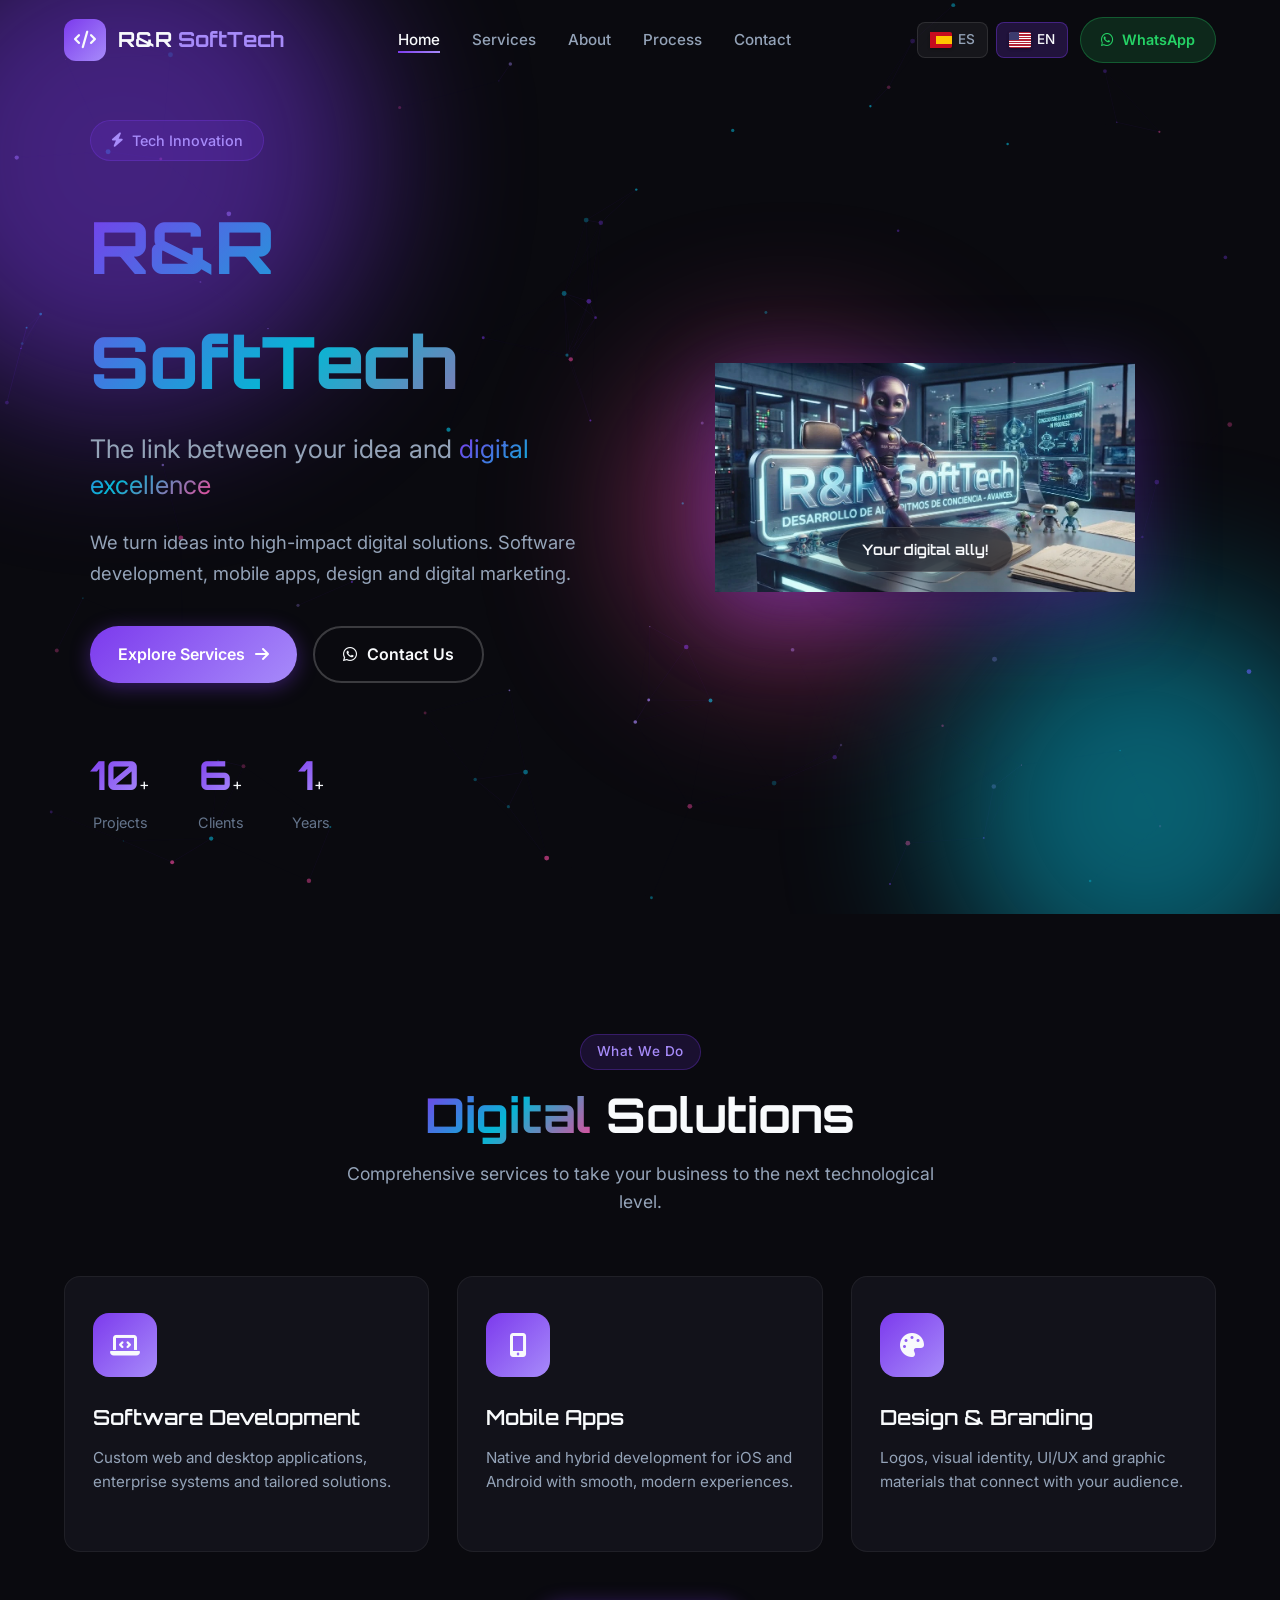
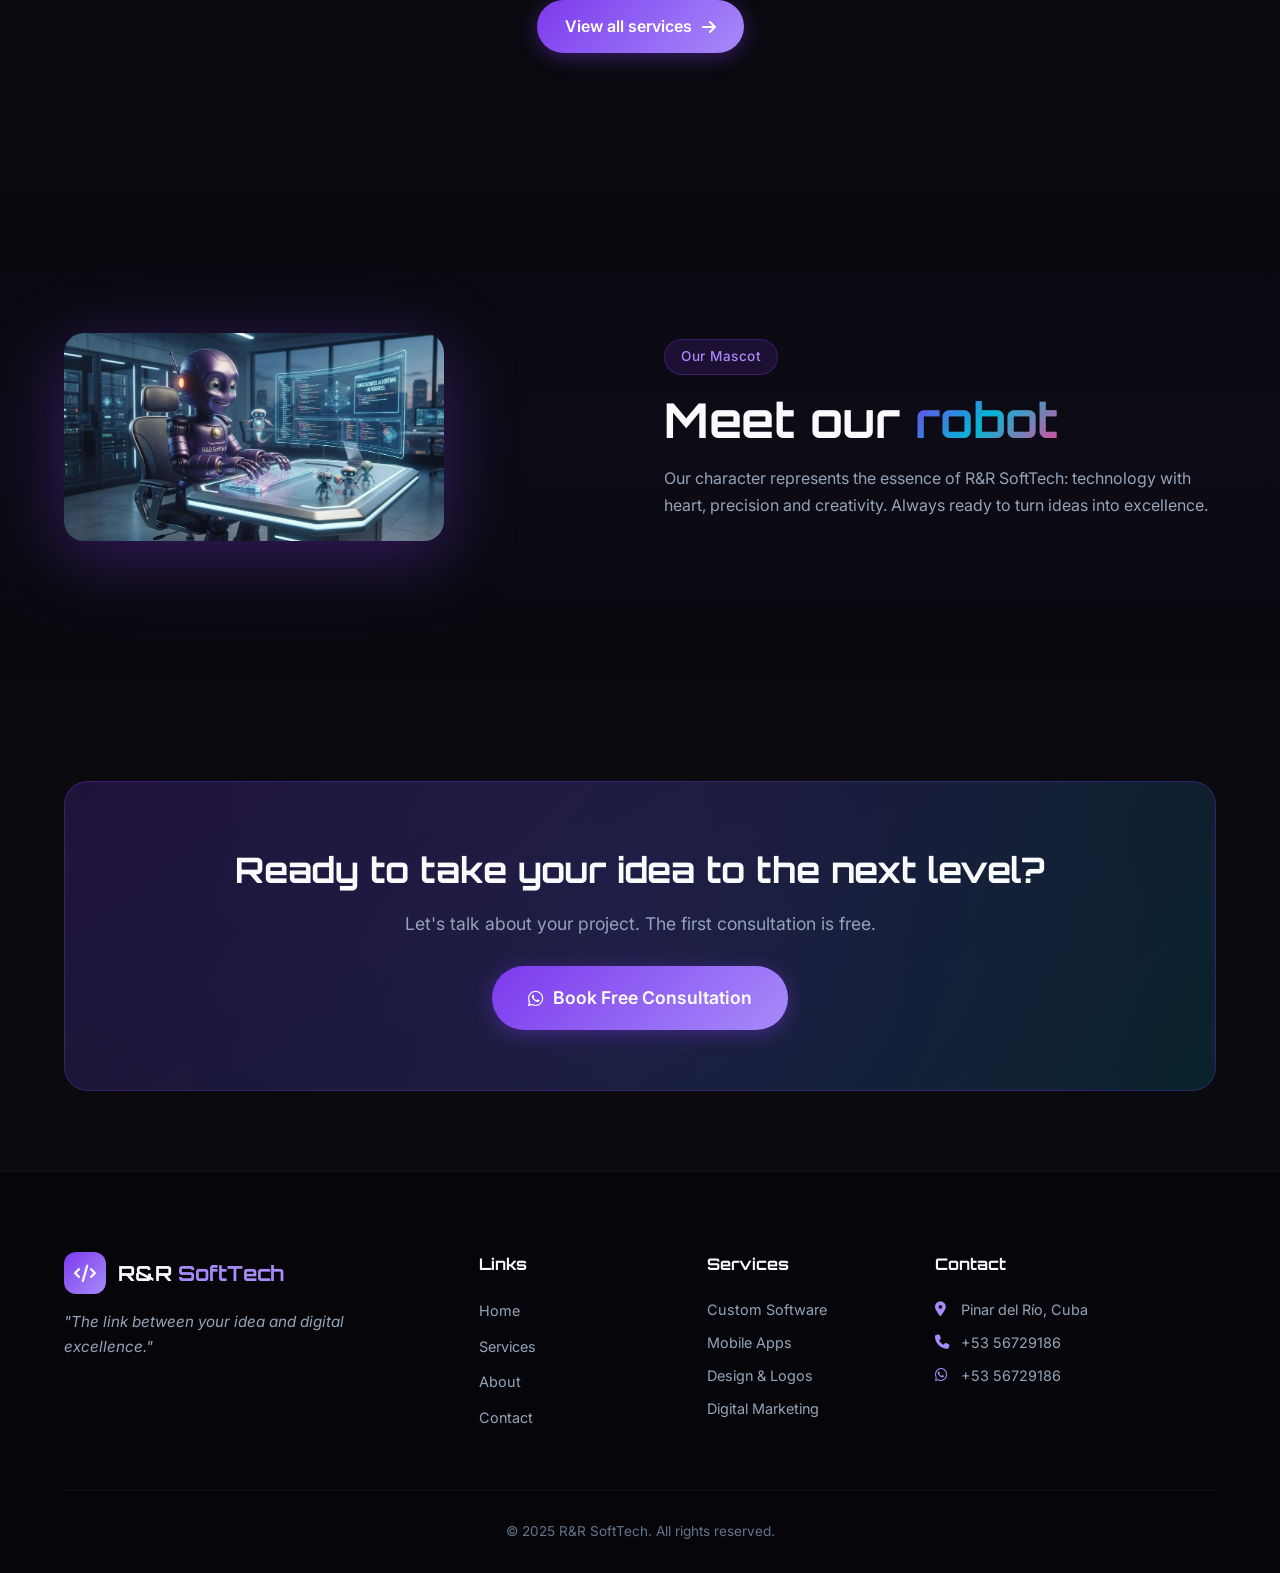
==== en/index.html @ 8603272f "rererer" ====
<!DOCTYPE html>
<html lang="en">
<head>
    <meta charset="UTF-8">
    <meta name="viewport" content="width=device-width, initial-scale=1.0">
    <meta name="description" content="R&R SoftTech - The link between your idea and digital excellence. Software development, mobile apps, design and digital marketing in Pinar del Río, Cuba.">
    <title>R&R SoftTech | Digital Excellence</title>
    <link rel="preconnect" href="https://fonts.googleapis.com">
    <link rel="preconnect" href="https://fonts.gstatic.com" crossorigin>
    <link href="https://fonts.googleapis.com/css2?family=Orbitron:wght@400;500;600;700;800;900&family=Inter:wght@300;400;500;600;700&display=swap" rel="stylesheet">
    <link rel="stylesheet" href="https://cdnjs.cloudflare.com/ajax/libs/font-awesome/6.5.1/css/all.min.css">
    <link href="https://unpkg.com/aos@2.3.1/dist/aos.css" rel="stylesheet">
    <link rel="stylesheet" href="../css/styles.css">
</head>
<body>
    <canvas id="particles-canvas"></canvas>
    <div class="cursor-glow"></div>
    <nav class="navbar" id="navbar">
        <div class="nav-container">
            <a href="index.html" class="logo"><span class="logo-icon"><i class="fas fa-code"></i></span><span class="logo-text">R&R <span class="accent">SoftTech</span></span></a>
            <ul class="nav-links" id="nav-links">
                <li><a href="index.html" class="nav-link active">Home</a></li>
                <li><a href="services.html" class="nav-link">Services</a></li>
                <li><a href="about.html" class="nav-link">About</a></li>
                <li><a href="process.html" class="nav-link">Process</a></li>
                <li><a href="contact.html" class="nav-link">Contact</a></li>
            </ul>
            <div style="display:flex;align-items:center;gap:12px;">
                <div class="lang-switcher">
                    <a href="../index.html" class="lang-btn"><span class="flag-es"></span> ES</a>
                    <a href="index.html" class="lang-btn active"><span class="flag-us"></span> EN</a>
                </div>
                <a href="https://wa.me/5356729186" target="_blank" class="nav-cta"><i class="fab fa-whatsapp"></i> WhatsApp</a>
            </div>
            <button class="hamburger" id="hamburger"><span></span><span></span><span></span></button>
        </div>
    </nav>

    <section class="hero">
        <div class="hero-bg">
            <div class="gradient-orb orb-1"></div>
            <div class="gradient-orb orb-2"></div>
            <div class="gradient-orb orb-3"></div>
        </div>
        <div class="hero-content" style="display:grid;grid-template-columns:1fr 1fr;gap:40px;align-items:center;max-width:1100px;text-align:left;">
            <div>
                <div class="hero-badge" data-aos="fade-down"><i class="fas fa-bolt"></i> Tech Innovation</div>
                <h1 class="hero-title" data-aos="fade-up" data-aos-delay="100">
                    <span class="title-line">R&R SoftTech</span>
                    <span class="title-slogan">The link between your idea and <span class="gradient-text">digital excellence</span></span>
                </h1>
                <p class="hero-desc" data-aos="fade-up" data-aos-delay="200" style="margin-left:0;">
                    We turn ideas into high-impact digital solutions. Software development, mobile apps, design and digital marketing.
                </p>
                <div class="hero-buttons" data-aos="fade-up" data-aos-delay="300" style="justify-content:flex-start;">
                    <a href="services.html" class="btn btn-primary"><span>Explore Services</span><i class="fas fa-arrow-right"></i></a>
                    <a href="https://wa.me/5356729186" target="_blank" class="btn btn-secondary"><i class="fab fa-whatsapp"></i><span>Contact Us</span></a>
                </div>
                <div class="hero-stats" data-aos="fade-up" data-aos-delay="400" style="justify-content:flex-start;">
                    <div class="stat"><span class="stat-number" data-count="50">0</span>+<span class="stat-label">Projects</span></div>
                    <div class="stat"><span class="stat-number" data-count="30">0</span>+<span class="stat-label">Clients</span></div>
                    <div class="stat"><span class="stat-number" data-count="5">0</span>+<span class="stat-label">Years</span></div>
                </div>
            </div>
            <div class="robot-hero" data-aos="fade-left" data-aos-delay="200">
                <img src="../assets/4.webp" alt="R&R SoftTech Robot Mascot">
                <div class="robot-badge">Your digital ally!</div>
            </div>
        </div>
    </section>

    <section class="services">
        <div class="container">
            <div class="section-header" data-aos="fade-up">
                <span class="section-tag">What We Do</span>
                <h2 class="section-title"><span class="gradient-text">Digital</span> Solutions</h2>
                <p class="section-desc">Comprehensive services to take your business to the next technological level.</p>
            </div>
            <div class="services-grid">
                <div class="service-card" data-aos="fade-up" data-aos-delay="100">
                    <div class="service-icon"><i class="fas fa-laptop-code"></i></div>
                    <h3>Software Development</h3>
                    <p>Custom web and desktop applications, enterprise systems and tailored solutions.</p>
                    <div class="card-glow"></div>
                </div>
                <div class="service-card" data-aos="fade-up" data-aos-delay="150">
                    <div class="service-icon"><i class="fas fa-mobile-alt"></i></div>
                    <h3>Mobile Apps</h3>
                    <p>Native and hybrid development for iOS and Android with smooth, modern experiences.</p>
                    <div class="card-glow"></div>
                </div>
                <div class="service-card" data-aos="fade-up" data-aos-delay="200">
                    <div class="service-icon"><i class="fas fa-palette"></i></div>
                    <h3>Design & Branding</h3>
                    <p>Logos, visual identity, UI/UX and graphic materials that connect with your audience.</p>
                    <div class="card-glow"></div>
                </div>
            </div>
            <div style="text-align:center;margin-top:48px;" data-aos="fade-up">
                <a href="services.html" class="btn btn-primary"><span>View all services</span><i class="fas fa-arrow-right"></i></a>
            </div>
        </div>
    </section>

    <section class="about" style="padding:80px 0;">
        <div class="container">
            <div class="robot-section">
                <div class="robot-img-wrap" data-aos="fade-right">
                    <img src="../assets/8.webp" alt="R&R SoftTech robot working on circuits">
                </div>
                <div data-aos="fade-left">
                    <span class="section-tag">Our Mascot</span>
                    <h2 class="section-title">Meet our <span class="gradient-text">robot</span></h2>
                    <p style="color:var(--text-secondary);margin-bottom:16px;line-height:1.7;">Our character represents the essence of R&R SoftTech: technology with heart, precision and creativity. Always ready to turn ideas into excellence.</p>
                </div>
            </div>
        </div>
    </section>

    <section class="cta-banner">
        <div class="container">
            <div class="cta-content" data-aos="zoom-in">
                <h2>Ready to take your idea to the next level?</h2>
                <p>Let's talk about your project. The first consultation is free.</p>
                <a href="https://wa.me/5356729186" target="_blank" class="btn btn-primary btn-large"><i class="fab fa-whatsapp"></i><span>Book Free Consultation</span></a>
            </div>
        </div>
    </section>

    <footer class="footer">
        <div class="container">
            <div class="footer-content">
                <div class="footer-brand">
                    <a href="index.html" class="logo"><span class="logo-icon"><i class="fas fa-code"></i></span><span class="logo-text">R&R <span class="accent">SoftTech</span></span></a>
                    <p class="footer-slogan">"The link between your idea and digital excellence."</p>
                </div>
                <div class="footer-links"><h4>Links</h4><ul><li><a href="index.html">Home</a></li><li><a href="services.html">Services</a></li><li><a href="about.html">About</a></li><li><a href="contact.html">Contact</a></li></ul></div>
                <div class="footer-services"><h4>Services</h4><ul><li>Custom Software</li><li>Mobile Apps</li><li>Design & Logos</li><li>Digital Marketing</li></ul></div>
                <div class="footer-contact"><h4>Contact</h4><p><i class="fas fa-map-marker-alt"></i> Pinar del Río, Cuba</p><p><i class="fas fa-phone"></i> +53 56729186</p><p><i class="fab fa-whatsapp"></i> +53 56729186</p></div>
            </div>
            <div class="footer-bottom"><p>&copy; 2025 R&R SoftTech. All rights reserved.</p></div>
        </div>
    </footer>
    <button class="back-to-top" id="back-to-top"><i class="fas fa-chevron-up"></i></button>
    <script src="https://unpkg.com/aos@2.3.1/dist/aos.js"></script>
    <script src="../js/script.js"></script>
</body>
</html>
---- css/styles.css ----
/* ========================================
   R&R SoftTech - Modern Tech Website
   ======================================== */

:root {
    /* Color Palette - Neon Tech */
    --primary: #7c3aed;
    --primary-light: #a78bfa;
    --primary-dark: #5b21b6;
    --secondary: #06b6d4;
    --secondary-light: #22d3ee;
    --accent: #ec4899;
    --accent-light: #f472b6;
    
    --bg-dark: #0a0a0f;
    --bg-card: #12121a;
    --bg-card-hover: #1a1a25;
    --bg-glass: rgba(18, 18, 26, 0.7);
    
    --text-primary: #f8fafc;
    --text-secondary: #94a3b8;
    --text-muted: #64748b;
    
    --gradient-1: linear-gradient(135deg, #7c3aed 0%, #06b6d4 50%, #ec4899 100%);
    --gradient-2: linear-gradient(135deg, #7c3aed, #a78bfa);
    --gradient-3: linear-gradient(135deg, #06b6d4, #22d3ee);
    
    --shadow-glow: 0 0 40px rgba(124, 58, 237, 0.3);
    --shadow-card: 0 10px 40px rgba(0, 0, 0, 0.4);
    
    --font-display: 'Orbitron', sans-serif;
    --font-body: 'Inter', sans-serif;
    
    --nav-height: 80px;
    --transition: all 0.3s cubic-bezier(0.4, 0, 0.2, 1);
    --radius: 16px;
}

/* Reset & Base */
*, *::before, *::after {
    margin: 0;
    padding: 0;
    box-sizing: border-box;
}

html {
    scroll-behavior: smooth;
    font-size: 16px;
}

body {
    font-family: var(--font-body);
    background: var(--bg-dark);
    color: var(--text-primary);
    line-height: 1.6;
    overflow-x: hidden;
    cursor: default;
}

img {
    max-width: 100%;
    height: auto;
    display: block;
}

a {
    text-decoration: none;
    color: inherit;
    transition: var(--transition);
}

ul {
    list-style: none;
}

button {
    border: none;
    background: none;
    cursor: pointer;
    font-family: inherit;
}

.container {
    width: 100%;
    max-width: 1200px;
    margin: 0 auto;
    padding: 0 24px;
}

/* Particle Canvas */
#particles-canvas {
    position: fixed;
    top: 0;
    left: 0;
    width: 100%;
    height: 100%;
    z-index: 0;
    pointer-events: none;
}

/* Cursor Glow */
.cursor-glow {
    position: fixed;
    width: 400px;
    height: 400px;
    border-radius: 50%;
    background: radial-gradient(circle, rgba(124, 58, 237, 0.15) 0%, transparent 70%);
    pointer-events: none;
    z-index: 1;
    transform: translate(-50%, -50%);
    transition: opacity 0.3s;
    opacity: 0;
}

body:hover .cursor-glow {
    opacity: 1;
}

/* Typography */
.gradient-text {
    background: var(--gradient-1);
    -webkit-background-clip: text;
    -webkit-text-fill-color: transparent;
    background-clip: text;
}

.section-tag {
    display: inline-block;
    padding: 6px 16px;
    background: rgba(124, 58, 237, 0.15);
    border: 1px solid rgba(124, 58, 237, 0.3);
    border-radius: 50px;
    font-size: 0.85rem;
    font-weight: 500;
    color: var(--primary-light);
    letter-spacing: 0.5px;
    margin-bottom: 16px;
}

.section-title {
    font-family: var(--font-display);
    font-size: clamp(2rem, 5vw, 3rem);
    font-weight: 700;
    line-height: 1.2;
    margin-bottom: 16px;
}

.section-desc {
    font-size: 1.1rem;
    color: var(--text-secondary);
    max-width: 600px;
    margin: 0 auto;
}

.section-header {
    text-align: center;
    margin-bottom: 60px;
}

/* Buttons */
.btn {
    display: inline-flex;
    align-items: center;
    gap: 10px;
    padding: 14px 28px;
    border-radius: 50px;
    font-weight: 600;
    font-size: 1rem;
    transition: var(--transition);
    position: relative;
    overflow: hidden;
    z-index: 1;
}

.btn::before {
    content: '';
    position: absolute;
    top: 0;
    left: 0;
    width: 100%;
    height: 100%;
    background: linear-gradient(135deg, rgba(255,255,255,0.2), transparent);
    opacity: 0;
    transition: var(--transition);
    z-index: -1;
}

.btn:hover::before {
    opacity: 1;
}

.btn-primary {
    background: var(--gradient-2);
    color: white;
    box-shadow: 0 4px 20px rgba(124, 58, 237, 0.4);
}

.btn-primary:hover {
    transform: translateY(-3px);
    box-shadow: 0 8px 30px rgba(124, 58, 237, 0.5);
}

.btn-secondary {
    background: transparent;
    color: var(--text-primary);
    border: 2px solid rgba(255, 255, 255, 0.2);
}

.btn-secondary:hover {
    border-color: var(--secondary);
    color: var(--secondary-light);
    transform: translateY(-3px);
}

.btn-large {
    padding: 18px 36px;
    font-size: 1.1rem;
}

.btn-full {
    width: 100%;
    justify-content: center;
}

/* Navbar */
.navbar {
    position: fixed;
    top: 0;
    left: 0;
    width: 100%;
    height: var(--nav-height);
    z-index: 1000;
    transition: var(--transition);
    background: transparent;
}

.navbar.scrolled {
    background: rgba(10, 10, 15, 0.9);
    backdrop-filter: blur(20px);
    border-bottom: 1px solid rgba(255, 255, 255, 0.05);
    box-shadow: 0 4px 30px rgba(0, 0, 0, 0.3);
}

.nav-container {
    max-width: 1200px;
    margin: 0 auto;
    padding: 0 24px;
    height: 100%;
    display: flex;
    align-items: center;
    justify-content: space-between;
}

.logo {
    display: flex;
    align-items: center;
    gap: 12px;
    font-family: var(--font-display);
    font-weight: 700;
    font-size: 1.3rem;
}

.logo-icon {
    width: 42px;
    height: 42px;
    display: flex;
    align-items: center;
    justify-content: center;
    background: var(--gradient-2);
    border-radius: 12px;
    font-size: 1.1rem;
}

.logo .accent {
    color: var(--primary-light);
}

.nav-links {
    display: flex;
    gap: 32px;
}

.nav-link {
    font-weight: 500;
    font-size: 0.95rem;
    color: var(--text-secondary);
    position: relative;
    padding: 4px 0;
}

.nav-link::after {
    content: '';
    position: absolute;
    bottom: 0;
    left: 0;
    width: 0;
    height: 2px;
    background: var(--gradient-2);
    transition: var(--transition);
}

.nav-link:hover,
.nav-link.active {
    color: var(--text-primary);
}

.nav-link:hover::after,
.nav-link.active::after {
    width: 100%;
}

.nav-cta {
    display: flex;
    align-items: center;
    gap: 8px;
    padding: 10px 20px;
    background: rgba(37, 211, 102, 0.15);
    border: 1px solid rgba(37, 211, 102, 0.3);
    border-radius: 50px;
    color: #25d366;
    font-weight: 600;
    font-size: 0.9rem;
}

.nav-cta:hover {
    background: rgba(37, 211, 102, 0.25);
    transform: translateY(-2px);
}

.hamburger {
    display: none;
    flex-direction: column;
    gap: 6px;
    width: 28px;
    z-index: 1001;
}

.hamburger span {
    display: block;
    width: 100%;
    height: 2px;
    background: var(--text-primary);
    border-radius: 2px;
    transition: var(--transition);
}

.hamburger.active span:nth-child(1) {
    transform: rotate(45deg) translate(6px, 6px);
}

.hamburger.active span:nth-child(2) {
    opacity: 0;
}

.hamburger.active span:nth-child(3) {
    transform: rotate(-45deg) translate(6px, -6px);
}

/* Hero Section */
.hero {
    min-height: 100vh;
    display: flex;
    align-items: center;
    justify-content: center;
    position: relative;
    padding: calc(var(--nav-height) + 40px) 24px 80px;
    overflow: hidden;
}

.hero-bg {
    position: absolute;
    inset: 0;
    z-index: 0;
}

.gradient-orb {
    position: absolute;
    border-radius: 50%;
    filter: blur(80px);
    opacity: 0.5;
    animation: float 8s ease-in-out infinite;
}

.orb-1 {
    width: 500px;
    height: 500px;
    background: var(--primary);
    top: -10%;
    left: -10%;
    animation-delay: 0s;
}

.orb-2 {
    width: 400px;
    height: 400px;
    background: var(--secondary);
    bottom: -10%;
    right: -5%;
    animation-delay: -3s;
}

.orb-3 {
    width: 300px;
    height: 300px;
    background: var(--accent);
    top: 40%;
    left: 50%;
    animation-delay: -5s;
}

@keyframes float {
    0%, 100% { transform: translate(0, 0) scale(1); }
    33% { transform: translate(30px, -30px) scale(1.05); }
    66% { transform: translate(-20px, 20px) scale(0.95); }
}

.hero-content {
    position: relative;
    z-index: 2;
    text-align: center;
    max-width: 900px;
}

.hero-badge {
    display: inline-flex;
    align-items: center;
    gap: 8px;
    padding: 8px 20px;
    background: rgba(124, 58, 237, 0.15);
    border: 1px solid rgba(124, 58, 237, 0.3);
    border-radius: 50px;
    font-size: 0.9rem;
    font-weight: 500;
    color: var(--primary-light);
    margin-bottom: 28px;
    animation: pulse-glow 2s ease-in-out infinite;
}

@keyframes pulse-glow {
    0%, 100% { box-shadow: 0 0 0 0 rgba(124, 58, 237, 0.3); }
    50% { box-shadow: 0 0 20px 5px rgba(124, 58, 237, 0.2); }
}

.hero-title {
    margin-bottom: 24px;
}

.title-line {
    display: block;
    font-family: var(--font-display);
    font-size: clamp(2.5rem, 8vw, 4.5rem);
    font-weight: 800;
    letter-spacing: -1px;
    margin-bottom: 12px;
    background: var(--gradient-1);
    -webkit-background-clip: text;
    -webkit-text-fill-color: transparent;
    background-clip: text;
}

.title-slogan {
    display: block;
    font-family: var(--font-body);
    font-size: clamp(1.2rem, 3vw, 1.6rem);
    font-weight: 400;
    color: var(--text-secondary);
    line-height: 1.4;
}

.hero-desc {
    font-size: 1.15rem;
    color: var(--text-secondary);
    max-width: 650px;
    margin: 0 auto 36px;
    line-height: 1.7;
}

.hero-buttons {
    display: flex;
    gap: 16px;
    justify-content: center;
    flex-wrap: wrap;
    margin-bottom: 60px;
}

.hero-stats {
    display: flex;
    gap: 48px;
    justify-content: center;
    flex-wrap: wrap;
}

.stat {
    text-align: center;
}

.stat-number {
    font-family: var(--font-display);
    font-size: 2.5rem;
    font-weight: 700;
    background: var(--gradient-2);
    -webkit-background-clip: text;
    -webkit-text-fill-color: transparent;
    background-clip: text;
}

.stat-label {
    display: block;
    font-size: 0.9rem;
    color: var(--text-muted);
    margin-top: 4px;
}

.scroll-indicator {
    position: absolute;
    bottom: 30px;
    left: 50%;
    transform: translateX(-50%);
    display: flex;
    flex-direction: column;
    align-items: center;
    gap: 8px;
    color: var(--text-muted);
    font-size: 0.8rem;
    animation: bounce 2s infinite;
}

.mouse {
    width: 24px;
    height: 40px;
    border: 2px solid var(--text-muted);
    border-radius: 12px;
    position: relative;
}

.wheel {
    width: 4px;
    height: 8px;
    background: var(--primary-light);
    border-radius: 2px;
    position: absolute;
    top: 8px;
    left: 50%;
    transform: translateX(-50%);
    animation: scroll-wheel 1.5s infinite;
}

@keyframes bounce {
    0%, 100% { transform: translateX(-50%) translateY(0); }
    50% { transform: translateX(-50%) translateY(8px); }
}

@keyframes scroll-wheel {
    0% { opacity: 1; top: 8px; }
    100% { opacity: 0; top: 20px; }
}

/* Services Section */
.services {
    padding: 120px 0;
    position: relative;
    z-index: 2;
}

.services-grid {
    display: grid;
    grid-template-columns: repeat(auto-fit, minmax(340px, 1fr));
    gap: 28px;
}

.service-card {
    background: var(--bg-card);
    border: 1px solid rgba(255, 255, 255, 0.06);
    border-radius: var(--radius);
    padding: 36px 28px;
    position: relative;
    overflow: hidden;
    transition: var(--transition);
}

.service-card:hover {
    transform: translateY(-8px);
    border-color: rgba(124, 58, 237, 0.3);
    background: var(--bg-card-hover);
    box-shadow: var(--shadow-glow);
}

.service-icon {
    width: 64px;
    height: 64px;
    display: flex;
    align-items: center;
    justify-content: center;
    background: var(--gradient-2);
    border-radius: 16px;
    font-size: 1.5rem;
    margin-bottom: 24px;
    transition: var(--transition);
}

.service-card:hover .service-icon {
    transform: scale(1.1) rotate(5deg);
}

.service-card h3 {
    font-family: var(--font-display);
    font-size: 1.3rem;
    font-weight: 600;
    margin-bottom: 12px;
}

.service-card > p {
    color: var(--text-secondary);
    font-size: 0.95rem;
    margin-bottom: 20px;
    line-height: 1.6;
}

.service-features {
    display: flex;
    flex-direction: column;
    gap: 8px;
}

.service-features li {
    display: flex;
    align-items: center;
    gap: 10px;
    font-size: 0.9rem;
    color: var(--text-secondary);
}

.service-features i {
    color: var(--secondary);
    font-size: 0.8rem;
}

.card-glow {
    position: absolute;
    top: -50%;
    left: -50%;
    width: 200%;
    height: 200%;
    background: radial-gradient(circle, rgba(124, 58, 237, 0.1) 0%, transparent 50%);
    opacity: 0;
    transition: var(--transition);
    pointer-events: none;
}

.service-card:hover .card-glow {
    opacity: 1;
}

/* About Section */
.about {
    padding: 120px 0;
    position: relative;
    z-index: 2;
    background: linear-gradient(180deg, transparent, rgba(124, 58, 237, 0.03), transparent);
}

.about-grid {
    display: grid;
    grid-template-columns: 1fr 1fr;
    gap: 60px;
    align-items: center;
}

.about-image {
    position: relative;
}

.image-wrapper {
    border-radius: 24px;
    overflow: hidden;
    position: relative;
    box-shadow: var(--shadow-card);
}

.image-wrapper img {
    width: 100%;
    height: 450px;
    object-fit: cover;
    transition: var(--transition);
}

.image-wrapper:hover img {
    transform: scale(1.05);
}

.image-overlay {
    position: absolute;
    inset: 0;
    background: linear-gradient(135deg, rgba(124, 58, 237, 0.3), rgba(6, 182, 212, 0.2));
}

.floating-card {
    position: absolute;
    display: flex;
    align-items: center;
    gap: 10px;
    padding: 14px 20px;
    background: var(--bg-glass);
    backdrop-filter: blur(20px);
    border: 1px solid rgba(255, 255, 255, 0.1);
    border-radius: 12px;
    font-weight: 600;
    font-size: 0.9rem;
    box-shadow: var(--shadow-card);
    animation: float-card 4s ease-in-out infinite;
}

.floating-card i {
    font-size: 1.2rem;
    background: var(--gradient-2);
    -webkit-background-clip: text;
    -webkit-text-fill-color: transparent;
}

.card-1 {
    top: 20px;
    right: -20px;
    animation-delay: 0s;
}

.card-2 {
    bottom: 40px;
    left: -20px;
    animation-delay: -2s;
}

@keyframes float-card {
    0%, 100% { transform: translateY(0); }
    50% { transform: translateY(-12px); }
}

.about-content p {
    color: var(--text-secondary);
    margin-bottom: 16px;
    line-height: 1.7;
}

.about-features {
    display: flex;
    flex-direction: column;
    gap: 20px;
    margin-top: 32px;
}

.feature {
    display: flex;
    gap: 16px;
    align-items: flex-start;
}

.feature-icon {
    width: 48px;
    height: 48px;
    min-width: 48px;
    display: flex;
    align-items: center;
    justify-content: center;
    background: rgba(124, 58, 237, 0.15);
    border-radius: 12px;
    color: var(--primary-light);
    font-size: 1.1rem;
}

.feature h4 {
    font-size: 1rem;
    font-weight: 600;
    margin-bottom: 4px;
}

.feature p {
    font-size: 0.9rem;
    color: var(--text-muted);
    margin: 0;
}

/* Process Section */
.process {
    padding: 120px 0;
    position: relative;
    z-index: 2;
}

.process-timeline {
    display: grid;
    grid-template-columns: repeat(4, 1fr);
    gap: 24px;
    position: relative;
}

.process-timeline::before {
    content: '';
    position: absolute;
    top: 40px;
    left: 10%;
    right: 10%;
    height: 2px;
    background: linear-gradient(90deg, var(--primary), var(--secondary), var(--accent), var(--primary));
    opacity: 0.3;
}

.process-step {
    text-align: center;
    position: relative;
}

.step-number {
    width: 80px;
    height: 80px;
    display: flex;
    align-items: center;
    justify-content: center;
    margin: 0 auto 24px;
    background: var(--bg-card);
    border: 2px solid rgba(124, 58, 237, 0.3);
    border-radius: 50%;
    font-family: var(--font-display);
    font-size: 1.5rem;
    font-weight: 700;
    background: var(--gradient-2);
    -webkit-background-clip: text;
    -webkit-text-fill-color: transparent;
    background-clip: text;
    position: relative;
    z-index: 1;
    transition: var(--transition);
}

.process-step:hover .step-number {
    border-color: var(--primary);
    box-shadow: 0 0 30px rgba(124, 58, 237, 0.4);
    transform: scale(1.1);
}

.step-content h3 {
    font-family: var(--font-display);
    font-size: 1.15rem;
    margin-bottom: 10px;
}

.step-content p {
    font-size: 0.9rem;
    color: var(--text-secondary);
    line-height: 1.6;
}

/* CTA Banner */
.cta-banner {
    padding: 80px 0;
    position: relative;
    z-index: 2;
}

.cta-content {
    text-align: center;
    padding: 60px 40px;
    background: linear-gradient(135deg, rgba(124, 58, 237, 0.2), rgba(6, 182, 212, 0.15));
    border: 1px solid rgba(124, 58, 237, 0.3);
    border-radius: 24px;
    position: relative;
    overflow: hidden;
}

.cta-content::before {
    content: '';
    position: absolute;
    top: -50%;
    left: -50%;
    width: 200%;
    height: 200%;
    background: radial-gradient(circle, rgba(124, 58, 237, 0.1) 0%, transparent 50%);
    animation: rotate 20s linear infinite;
}

@keyframes rotate {
    from { transform: rotate(0deg); }
    to { transform: rotate(360deg); }
}

.cta-content h2 {
    font-family: var(--font-display);
    font-size: clamp(1.5rem, 4vw, 2.2rem);
    margin-bottom: 12px;
    position: relative;
}

.cta-content p {
    color: var(--text-secondary);
    margin-bottom: 28px;
    font-size: 1.1rem;
    position: relative;
}

.cta-content .btn {
    position: relative;
}

/* Contact Section */
.contact {
    padding: 120px 0;
    position: relative;
    z-index: 2;
}

.contact-grid {
    display: grid;
    grid-template-columns: 1fr 1.2fr;
    gap: 48px;
}

.contact-info {
    display: flex;
    flex-direction: column;
    gap: 24px;
}

.contact-card {
    display: flex;
    gap: 20px;
    align-items: flex-start;
    padding: 24px;
    background: var(--bg-card);
    border: 1px solid rgba(255, 255, 255, 0.06);
    border-radius: var(--radius);
    transition: var(--transition);
}

.contact-card:hover {
    border-color: rgba(124, 58, 237, 0.3);
    transform: translateX(8px);
}

.contact-icon {
    width: 52px;
    height: 52px;
    min-width: 52px;
    display: flex;
    align-items: center;
    justify-content: center;
    background: var(--gradient-2);
    border-radius: 14px;
    font-size: 1.2rem;
}

.contact-icon.whatsapp {
    background: linear-gradient(135deg, #25d366, #128c7e);
}

.contact-card h4 {
    font-size: 1rem;
    font-weight: 600;
    margin-bottom: 4px;
}

.contact-card p,
.contact-card a {
    color: var(--text-secondary);
    font-size: 0.95rem;
    line-height: 1.5;
}

.contact-card a:hover {
    color: var(--primary-light);
}

.social-links {
    display: flex;
    gap: 12px;
    margin-top: 8px;
}

.social-link {
    width: 44px;
    height: 44px;
    display: flex;
    align-items: center;
    justify-content: center;
    background: var(--bg-card);
    border: 1px solid rgba(255, 255, 255, 0.08);
    border-radius: 12px;
    color: var(--text-secondary);
    font-size: 1.1rem;
    transition: var(--transition);
}

.social-link:hover {
    background: var(--gradient-2);
    color: white;
    border-color: transparent;
    transform: translateY(-4px);
}

/* Contact Form */
.contact-form {
    background: var(--bg-card);
    border: 1px solid rgba(255, 255, 255, 0.06);
    border-radius: 24px;
    padding: 40px;
    display: flex;
    flex-direction: column;
    gap: 24px;
}

.form-group {
    position: relative;
}

.form-group input,
.form-group textarea,
.form-group select {
    width: 100%;
    padding: 16px 18px;
    background: rgba(255, 255, 255, 0.03);
    border: 1px solid rgba(255, 255, 255, 0.1);
    border-radius: 12px;
    color: var(--text-primary);
    font-family: inherit;
    font-size: 1rem;
    outline: none;
    transition: var(--transition);
    appearance: none;
}

.form-group textarea {
    resize: vertical;
    min-height: 120px;
}

.form-group select {
    cursor: pointer;
}

.form-group select option {
    background: var(--bg-card);
    color: var(--text-primary);
}

.form-group input:focus,
.form-group textarea:focus,
.form-group select:focus {
    border-color: var(--primary);
    box-shadow: 0 0 0 3px rgba(124, 58, 237, 0.15);
}

.form-group label {
    position: absolute;
    top: 16px;
    left: 18px;
    color: var(--text-muted);
    font-size: 1rem;
    pointer-events: none;
    transition: var(--transition);
    background: transparent;
}

.form-group input:focus ~ label,
.form-group input:not(:placeholder-shown) ~ label,
.form-group textarea:focus ~ label,
.form-group textarea:not(:placeholder-shown) ~ label,
.form-group select:focus ~ label,
.form-group select:valid ~ label {
    top: -10px;
    left: 14px;
    font-size: 0.8rem;
    color: var(--primary-light);
    background: var(--bg-card);
    padding: 0 6px;
}

/* Footer */
.footer {
    padding: 80px 0 30px;
    position: relative;
    z-index: 2;
    border-top: 1px solid rgba(255, 255, 255, 0.05);
    background: rgba(0, 0, 0, 0.3);
}

.footer-content {
    display: grid;
    grid-template-columns: 2fr 1fr 1fr 1.5fr;
    gap: 40px;
    margin-bottom: 50px;
}

.footer-brand .logo {
    margin-bottom: 16px;
}

.footer-slogan {
    color: var(--text-secondary);
    font-style: italic;
    font-size: 0.95rem;
    max-width: 280px;
}

.footer h4 {
    font-family: var(--font-display);
    font-size: 1rem;
    margin-bottom: 20px;
    color: var(--text-primary);
}

.footer ul li {
    margin-bottom: 10px;
}

.footer ul a {
    color: var(--text-secondary);
    font-size: 0.9rem;
}

.footer ul a:hover {
    color: var(--primary-light);
}

.footer-services ul li {
    color: var(--text-secondary);
    font-size: 0.9rem;
}

.footer-contact p {
    color: var(--text-secondary);
    font-size: 0.9rem;
    margin-bottom: 10px;
    display: flex;
    align-items: center;
    gap: 10px;
}

.footer-contact i {
    color: var(--primary-light);
    width: 16px;
}

.footer-bottom {
    display: flex;
    justify-content: space-between;
    align-items: center;
    padding-top: 30px;
    border-top: 1px solid rgba(255, 255, 255, 0.05);
    color: var(--text-muted);
    font-size: 0.85rem;
}

.footer-bottom i {
    color: var(--accent);
}

/* Back to Top */
.back-to-top {
    position: fixed;
    bottom: 30px;
    right: 30px;
    width: 50px;
    height: 50px;
    display: flex;
    align-items: center;
    justify-content: center;
    background: var(--gradient-2);
    border-radius: 50%;
    color: white;
    font-size: 1.1rem;
    z-index: 999;
    opacity: 0;
    visibility: hidden;
    transform: translateY(20px);
    transition: var(--transition);
    box-shadow: 0 4px 20px rgba(124, 58, 237, 0.4);
}

.back-to-top.visible {
    opacity: 1;
    visibility: visible;
    transform: translateY(0);
}

.back-to-top:hover {
    transform: translateY(-4px);
    box-shadow: 0 8px 30px rgba(124, 58, 237, 0.5);
}

/* Responsive */
@media (max-width: 1024px) {
    .process-timeline {
        grid-template-columns: repeat(2, 1fr);
        gap: 40px;
    }
    
    .process-timeline::before {
        display: none;
    }
    
    .footer-content {
        grid-template-columns: 1fr 1fr;
    }
}

@media (max-width: 768px) {
    .nav-links {
        position: fixed;
        top: 0;
        right: -100%;
        width: 80%;
        max-width: 320px;
        height: 100vh;
        background: rgba(10, 10, 15, 0.98);
        backdrop-filter: blur(20px);
        flex-direction: column;
        padding: 100px 40px 40px;
        gap: 24px;
        transition: var(--transition);
        border-left: 1px solid rgba(255, 255, 255, 0.05);
    }
    
    .nav-links.active {
        right: 0;
    }
    
    .nav-cta {
        display: none;
    }
    
    .hamburger {
        display: flex;
    }
    
    .about-grid {
        grid-template-columns: 1fr;
        gap: 40px;
    }
    
    .about-image {
        order: -1;
    }
    
    .floating-card {
        display: none;
    }
    
    .contact-grid {
        grid-template-columns: 1fr;
    }
    
    .hero-stats {
        gap: 32px;
    }
    
    .services-grid {
        grid-template-columns: 1fr;
    }
    
    .footer-content {
        grid-template-columns: 1fr;
        gap: 32px;
    }
    
    .footer-bottom {
        flex-direction: column;
        gap: 12px;
        text-align: center;
    }
    
    .process-timeline {
        grid-template-columns: 1fr;
    }
}

@media (max-width: 480px) {
    .hero-buttons {
        flex-direction: column;
        align-items: center;
    }
    
    .btn {
        width: 100%;
        justify-content: center;
    }
    
    .contact-form {
        padding: 28px 20px;
    }
    
    .cta-content {
        padding: 40px 24px;
    }
}

/* Selection */
::selection {
    background: rgba(124, 58, 237, 0.4);
    color: white;
}

/* Scrollbar */
::-webkit-scrollbar {
    width: 8px;
}

::-webkit-scrollbar-track {
    background: var(--bg-dark);
}

::-webkit-scrollbar-thumb {
    background: var(--primary-dark);
    border-radius: 4px;
}

::-webkit-scrollbar-thumb:hover {
    background: var(--primary);
}

/* ========== Language Switcher ========== */
.lang-switcher {
    display: flex;
    align-items: center;
    gap: 8px;
    margin-left: 12px;
}

.lang-btn {
    display: flex;
    align-items: center;
    gap: 6px;
    padding: 6px 12px;
    border-radius: 8px;
    background: rgba(255,255,255,0.05);
    border: 1px solid rgba(255,255,255,0.1);
    color: var(--text-secondary);
    font-size: 0.85rem;
    font-weight: 500;
    transition: var(--transition);
    cursor: pointer;
}

.lang-btn:hover,
.lang-btn.active {
    background: rgba(124, 58, 237, 0.2);
    border-color: rgba(124, 58, 237, 0.4);
    color: var(--text-primary);
}

.lang-btn .flag {
    width: 22px;
    height: 16px;
    border-radius: 2px;
    object-fit: cover;
    box-shadow: 0 1px 3px rgba(0,0,0,0.3);
}

/* Flag SVGs as inline via background */
.flag-es {
    width: 22px;
    height: 16px;
    border-radius: 2px;
    background: linear-gradient(to bottom,
        #c60b1e 0%, #c60b1e 25%,
        #ffc400 25%, #ffc400 75%,
        #c60b1e 75%, #c60b1e 100%);
    display: inline-block;
    box-shadow: 0 1px 3px rgba(0,0,0,0.3);
    position: relative;
}

.flag-es::before {
    content: '';
    position: absolute;
    left: 0;
    top: 0;
    width: 6px;
    height: 100%;
    background: #c60b1e;
}

.flag-us {
    width: 22px;
    height: 16px;
    border-radius: 2px;
    background: linear-gradient(to bottom,
        #b22234 0%, #b22234 7.7%,
        #fff 7.7%, #fff 15.4%,
        #b22234 15.4%, #b22234 23.1%,
        #fff 23.1%, #fff 30.8%,
        #b22234 30.8%, #b22234 38.5%,
        #fff 38.5%, #fff 46.2%,
        #b22234 46.2%, #b22234 53.9%,
        #fff 53.9%, #fff 61.6%,
        #b22234 61.6%, #b22234 69.3%,
        #fff 69.3%, #fff 77%,
        #b22234 77%, #b22234 84.7%,
        #fff 84.7%, #fff 92.4%,
        #b22234 92.4%, #b22234 100%);
    display: inline-block;
    box-shadow: 0 1px 3px rgba(0,0,0,0.3);
    position: relative;
    overflow: hidden;
}

.flag-us::before {
    content: '';
    position: absolute;
    left: 0;
    top: 0;
    width: 10px;
    height: 8.5px;
    background: #3c3b6e;
}

/* ========== Robot Mascot ========== */
.robot-mascot {
    max-width: 100%;
    height: auto;
    border-radius: 20px;
    transition: var(--transition);
}

.robot-hero {
    position: relative;
    max-width: 420px;
    margin: 0 auto;
}

.robot-hero img {
    width: 100%;
    filter: drop-shadow(0 20px 40px rgba(124, 58, 237, 0.4));
    animation: robot-float 4s ease-in-out infinite;
}

@keyframes robot-float {
    0%, 100% { transform: translateY(0); }
    50% { transform: translateY(-15px); }
}

.robot-badge {
    position: absolute;
    bottom: 20px;
    left: 50%;
    transform: translateX(-50%);
    background: var(--bg-glass);
    backdrop-filter: blur(16px);
    border: 1px solid rgba(255,255,255,0.15);
    border-radius: 50px;
    padding: 10px 24px;
    font-family: var(--font-display);
    font-size: 0.9rem;
    font-weight: 600;
    white-space: nowrap;
    box-shadow: var(--shadow-card);
}

.robot-section {
    display: grid;
    grid-template-columns: 1fr 1fr;
    gap: 48px;
    align-items: center;
    padding: 80px 0;
}

.robot-section .robot-img-wrap {
    position: relative;
    text-align: center;
}

.robot-section .robot-img-wrap img {
    max-width: 380px;
    width: 100%;
    filter: drop-shadow(0 15px 35px rgba(124, 58, 237, 0.35));
    border-radius: 20px;
}

.robot-gallery {
    display: grid;
    grid-template-columns: repeat(auto-fit, minmax(260px, 1fr));
    gap: 24px;
    margin-top: 40px;
}

.robot-gallery-item {
    background: var(--bg-card);
    border: 1px solid rgba(255,255,255,0.06);
    border-radius: var(--radius);
    overflow: hidden;
    transition: var(--transition);
}

.robot-gallery-item:hover {
    transform: translateY(-6px);
    border-color: rgba(124, 58, 237, 0.3);
    box-shadow: var(--shadow-glow);
}

.robot-gallery-item img {
    width: 100%;
    height: 220px;
    object-fit: cover;
}

.robot-gallery-item .caption {
    padding: 16px;
    text-align: center;
    font-size: 0.9rem;
    color: var(--text-secondary);
}

/* Footer centered copyright */
.footer-bottom {
    display: flex;
    justify-content: center;
    align-items: center;
    flex-direction: column;
    gap: 8px;
    padding-top: 30px;
    border-top: 1px solid rgba(255, 255, 255, 0.05);
    color: var(--text-muted);
    font-size: 0.85rem;
    text-align: center;
}

.footer-bottom p {
    margin: 0;
}

@media (max-width: 768px) {
    .robot-section {
        grid-template-columns: 1fr;
        gap: 32px;
    }
    .lang-switcher {
        margin-left: 0;
    }
    .nav-container {
        flex-wrap: wrap;
    }
}
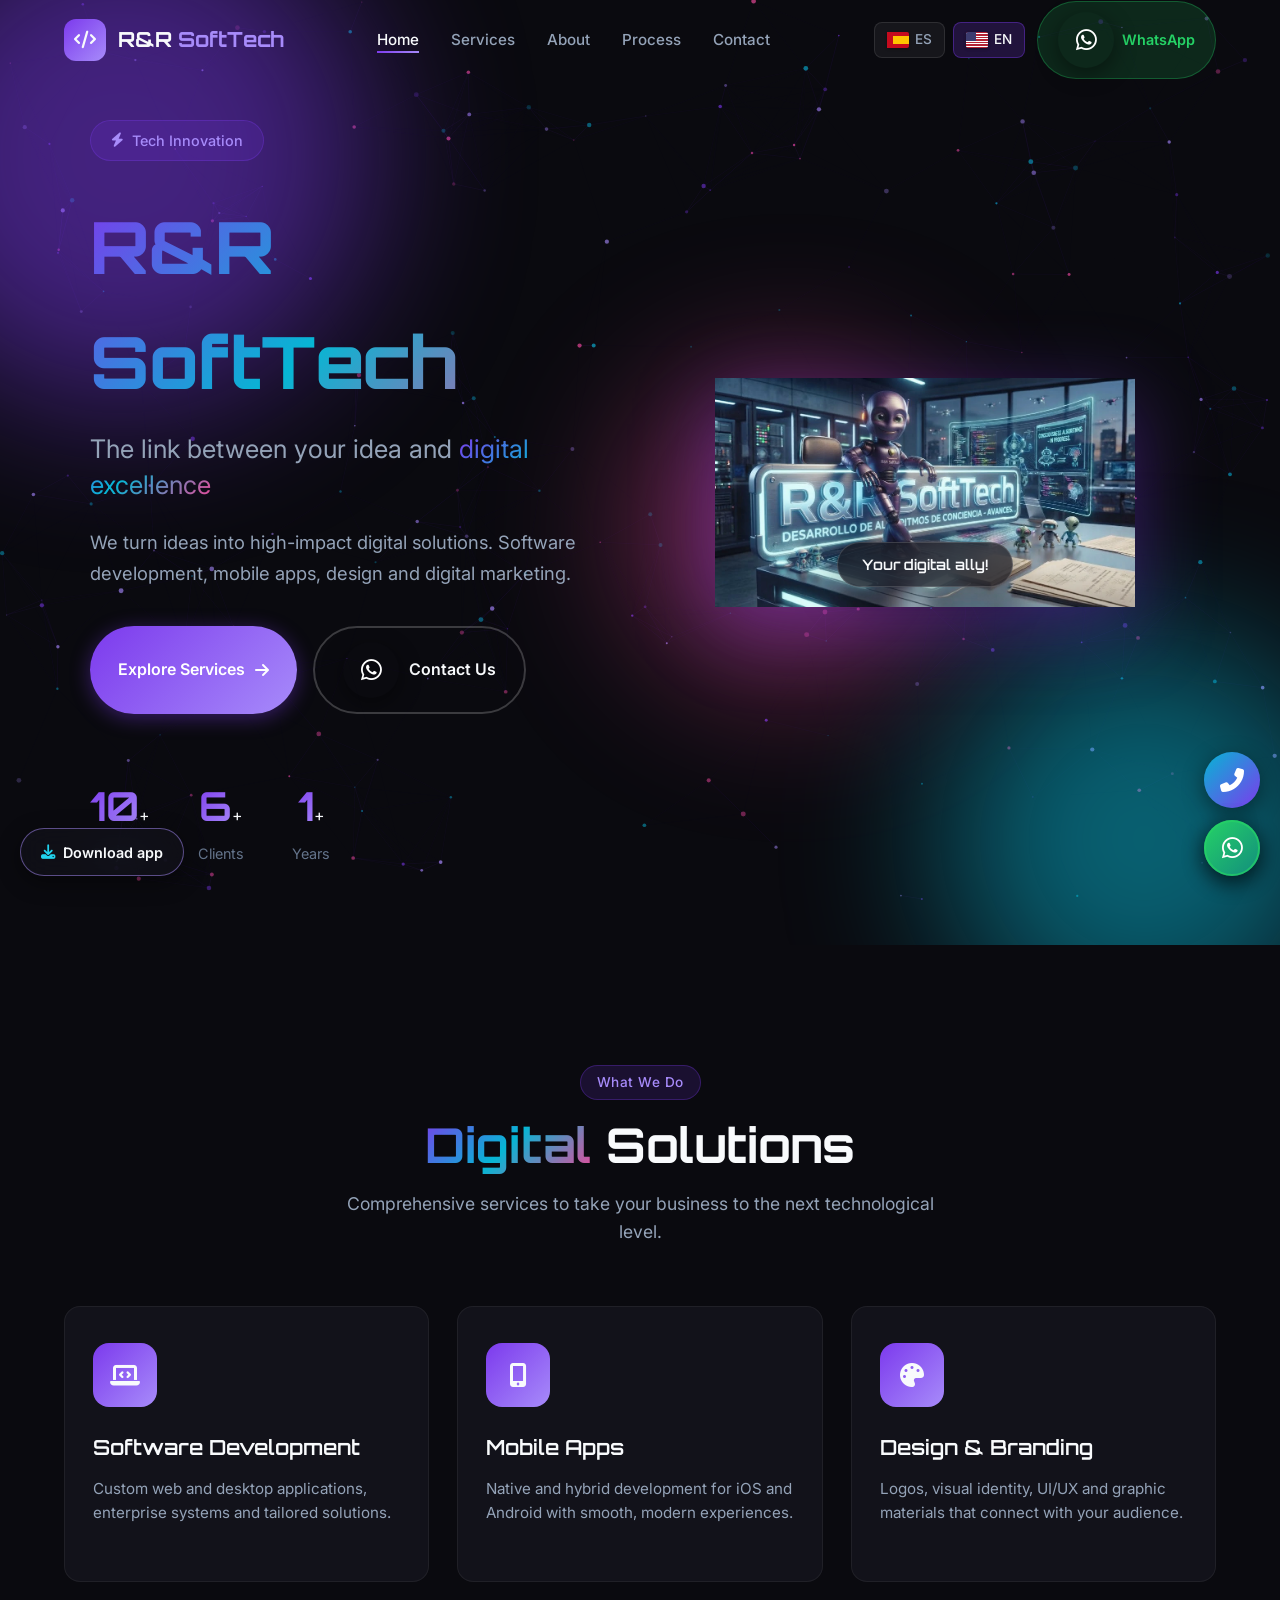
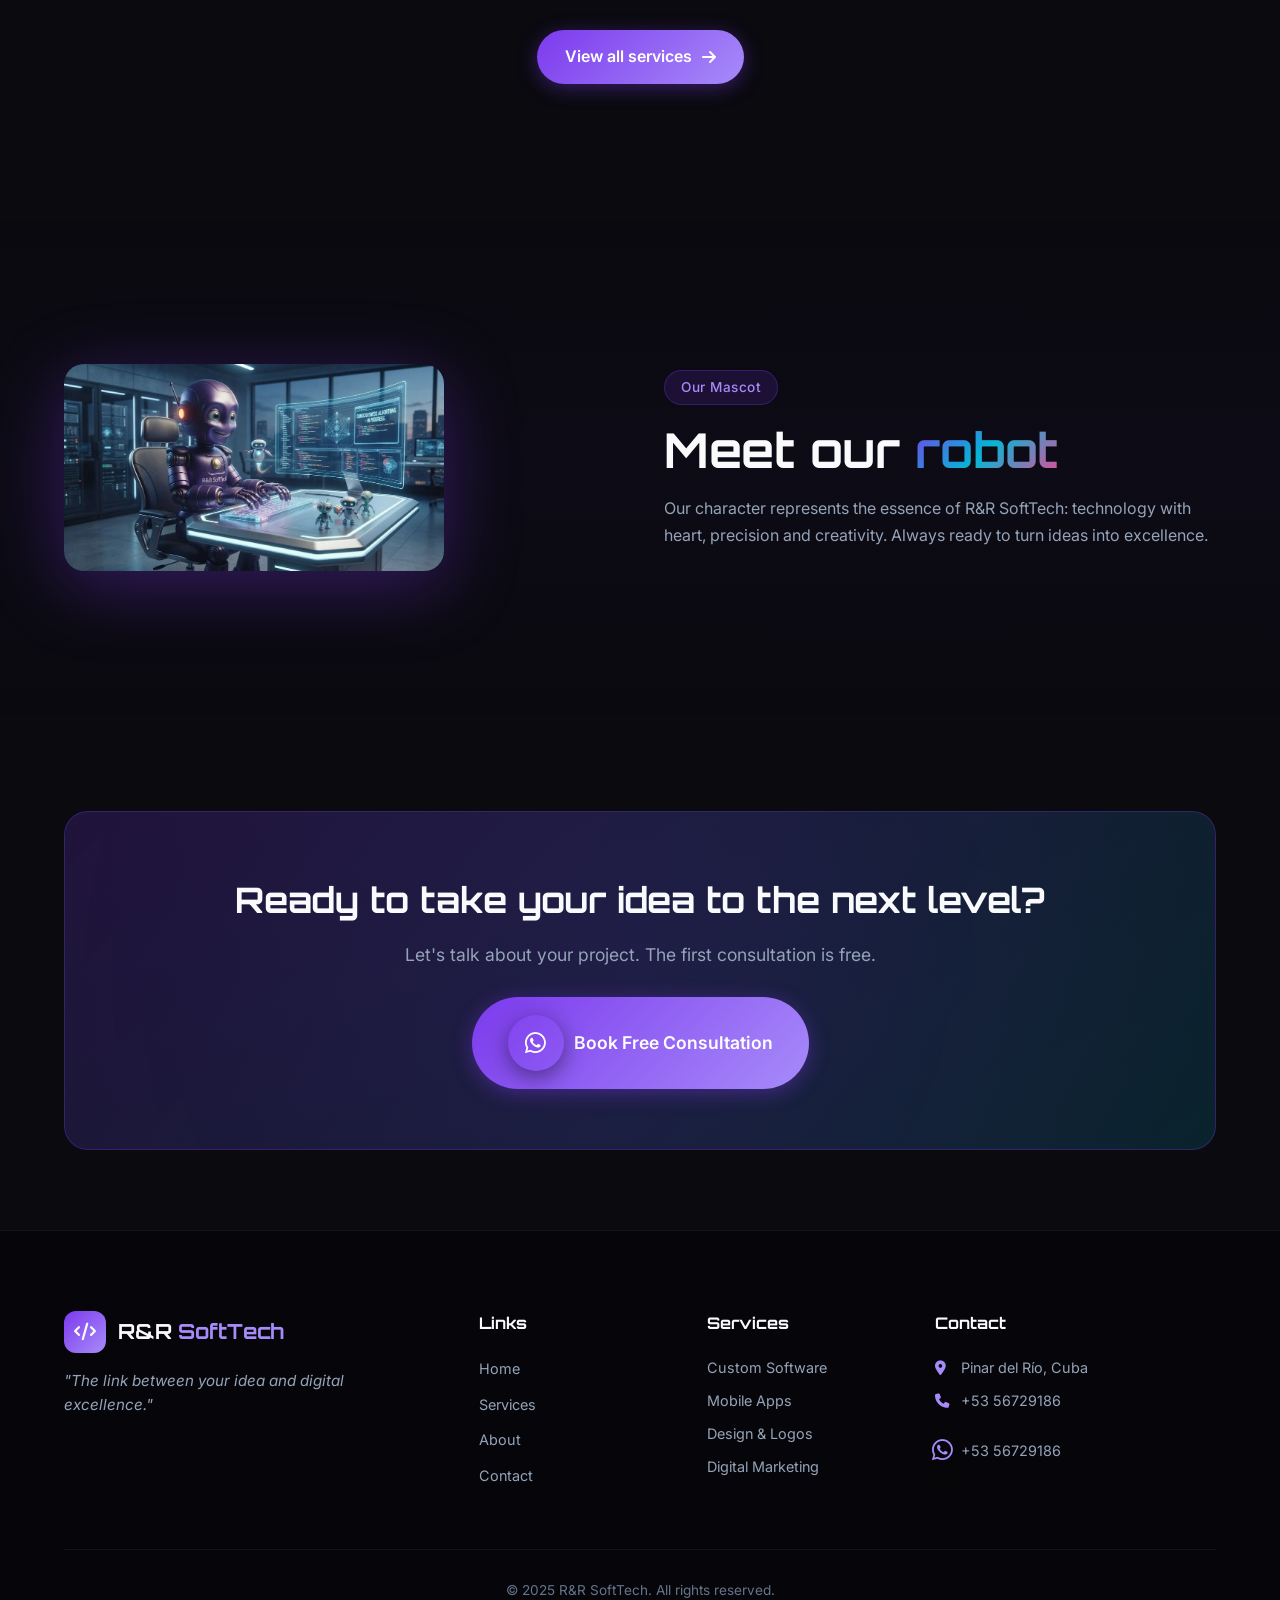
==== commit 73a2f562: "qwert" ====
--- a/en/index.html
+++ b/en/index.html
@@ -11,6 +11,10 @@
     <link rel="stylesheet" href="https://cdnjs.cloudflare.com/ajax/libs/font-awesome/6.5.1/css/all.min.css">
     <link href="https://unpkg.com/aos@2.3.1/dist/aos.css" rel="stylesheet">
     <link rel="stylesheet" href="../css/styles.css">
+    <link rel="manifest" href="../manifest.webmanifest">
+    <meta name="theme-color" content="#7c3aed">
+    <link rel="icon" type="image/png" href="../assets/icons/icon-192.png">
+    <link rel="apple-touch-icon" href="../assets/icons/apple-touch-icon.png">
 </head>
 <body>
     <canvas id="particles-canvas"></canvas>
@@ -25,14 +29,14 @@
                 <li><a href="process.html" class="nav-link">Process</a></li>
                 <li><a href="contact.html" class="nav-link">Contact</a></li>
             </ul>
-            <div style="display:flex;align-items:center;gap:12px;">
+            <div class="nav-actions">
                 <div class="lang-switcher">
-                    <a href="../index.html" class="lang-btn"><span class="flag-es"></span> ES</a>
-                    <a href="index.html" class="lang-btn active"><span class="flag-us"></span> EN</a>
+                    <a href="../index.html" aria-label="Español" class="lang-btn"><span class="flag-es"></span> <span class="lang-code">ES</span></a>
+                    <a href="index.html" aria-label="English" class="lang-btn active"><span class="flag-us"></span> <span class="lang-code">EN</span></a>
                 </div>
                 <a href="https://wa.me/5356729186" target="_blank" class="nav-cta"><i class="fab fa-whatsapp"></i> WhatsApp</a>
             </div>
-            <button class="hamburger" id="hamburger"><span></span><span></span><span></span></button>
+            <button class="hamburger" id="hamburger" aria-label="Menu"><span></span><span></span><span></span></button>
         </div>
     </nav>
 
@@ -42,21 +46,21 @@
             <div class="gradient-orb orb-2"></div>
             <div class="gradient-orb orb-3"></div>
         </div>
-        <div class="hero-content" style="display:grid;grid-template-columns:1fr 1fr;gap:40px;align-items:center;max-width:1100px;text-align:left;">
+        <div class="hero-content hero-split">
             <div>
                 <div class="hero-badge" data-aos="fade-down"><i class="fas fa-bolt"></i> Tech Innovation</div>
                 <h1 class="hero-title" data-aos="fade-up" data-aos-delay="100">
                     <span class="title-line">R&R SoftTech</span>
                     <span class="title-slogan">The link between your idea and <span class="gradient-text">digital excellence</span></span>
                 </h1>
-                <p class="hero-desc" data-aos="fade-up" data-aos-delay="200" style="margin-left:0;">
+                <p class="hero-desc" data-aos="fade-up" data-aos-delay="200">
                     We turn ideas into high-impact digital solutions. Software development, mobile apps, design and digital marketing.
                 </p>
-                <div class="hero-buttons" data-aos="fade-up" data-aos-delay="300" style="justify-content:flex-start;">
+                <div class="hero-buttons" data-aos="fade-up" data-aos-delay="300">
                     <a href="services.html" class="btn btn-primary"><span>Explore Services</span><i class="fas fa-arrow-right"></i></a>
                     <a href="https://wa.me/5356729186" target="_blank" class="btn btn-secondary"><i class="fab fa-whatsapp"></i><span>Contact Us</span></a>
                 </div>
-                <div class="hero-stats" data-aos="fade-up" data-aos-delay="400" style="justify-content:flex-start;">
+                <div class="hero-stats" data-aos="fade-up" data-aos-delay="400">
                     <div class="stat"><span class="stat-number" data-count="50">0</span>+<span class="stat-label">Projects</span></div>
                     <div class="stat"><span class="stat-number" data-count="30">0</span>+<span class="stat-label">Clients</span></div>
                     <div class="stat"><span class="stat-number" data-count="5">0</span>+<span class="stat-label">Years</span></div>
@@ -141,6 +145,12 @@
             <div class="footer-bottom"><p>&copy; 2025 R&R SoftTech. All rights reserved.</p></div>
         </div>
     </footer>
+    <div class="fab-group" role="group" aria-label="Quick contact">
+        <a href="tel:+5356729186" class="fab fab-call" aria-label="Call now" title="Call now"><i class="fas fa-phone-alt"></i></a>
+        <a href="https://wa.me/5356729186?text=Hello%20R%26R%20SoftTech" target="_blank" rel="noopener" class="fab fab-whatsapp" aria-label="Chat on WhatsApp" title="Chat on WhatsApp"><i class="fab fa-whatsapp"></i></a>
+    </div>
+    <button class="install-btn" id="install-btn" type="button"><i class="fas fa-download"></i> <span>Download app</span></button>
+
     <button class="back-to-top" id="back-to-top"><i class="fas fa-chevron-up"></i></button>
     <script src="https://unpkg.com/aos@2.3.1/dist/aos.js"></script>
     <script src="../js/script.js"></script>
--- a/css/styles.css
+++ b/css/styles.css
@@ -1201,34 +1201,6 @@
 }
 
 @media (max-width: 768px) {
-    .nav-links {
-        position: fixed;
-        top: 0;
-        right: -100%;
-        width: 80%;
-        max-width: 320px;
-        height: 100vh;
-        background: rgba(10, 10, 15, 0.98);
-        backdrop-filter: blur(20px);
-        flex-direction: column;
-        padding: 100px 40px 40px;
-        gap: 24px;
-        transition: var(--transition);
-        border-left: 1px solid rgba(255, 255, 255, 0.05);
-    }
-    
-    .nav-links.active {
-        right: 0;
-    }
-    
-    .nav-cta {
-        display: none;
-    }
-    
-    .hamburger {
-        display: flex;
-    }
-    
     .about-grid {
         grid-template-columns: 1fr;
         gap: 40px;
@@ -1532,7 +1504,491 @@
     .lang-switcher {
         margin-left: 0;
     }
+}
+
+
+/* =====================================================================
+   AJUSTES RESPONSIVE + NUEVAS FUNCIONES
+   ===================================================================== */
+
+/* ---------- Header: acciones, idioma y hamburguesa ---------- */
+.nav-actions {
+    display: flex;
+    align-items: center;
+    gap: 12px;
+}
+
+.logo-text {
+    white-space: nowrap;
+}
+
+.hamburger {
+    flex-shrink: 0;
+    justify-content: center;
+    height: 22px;
+}
+
+/* El menú se colapsa en ≤1024px: entre 769 y ~1020px el logo + 5 enlaces +
+   idiomas + WhatsApp no caben en una sola línea. */
+@media (max-width: 1024px) {
+    .nav-links {
+        position: fixed;
+        top: 0;
+        right: -100%;
+        width: 80%;
+        max-width: 320px;
+        height: 100vh;
+        background: rgba(10, 10, 15, 0.98);
+        backdrop-filter: blur(20px);
+        flex-direction: column;
+        padding: 100px 40px 40px;
+        gap: 24px;
+        transition: var(--transition);
+        border-left: 1px solid rgba(255, 255, 255, 0.05);
+    }
+
+    .nav-links.active {
+        right: 0;
+    }
+
+    .nav-cta {
+        display: none;
+    }
+
+    .hamburger {
+        display: flex;
+    }
+
+    .nav-actions {
+        margin-left: auto;
+        margin-right: 16px;
+    }
+
+    .lang-switcher {
+        margin-left: 0;
+    }
+}
+
+@media (max-width: 480px) {
     .nav-container {
+        padding: 0 16px;
+    }
+
+    .navbar .logo {
+        gap: 8px;
+        font-size: 0.95rem;
+    }
+
+    .navbar .logo-icon {
+        width: 34px;
+        height: 34px;
+        font-size: 0.95rem;
+        border-radius: 10px;
+    }
+
+    .nav-actions {
+        gap: 8px;
+        margin-right: 12px;
+    }
+
+    .lang-switcher {
+        gap: 6px;
+    }
+
+    .lang-btn {
+        padding: 6px 8px;
+    }
+
+    /* En pantallas pequeñas se muestran solo las banderas */
+    .lang-code {
+        display: none;
+    }
+}
+
+@media (max-width: 360px) {
+    .navbar .logo {
+        font-size: 0.85rem;
+    }
+
+    .nav-actions {
+        margin-right: 8px;
+    }
+}
+
+/* ---------- Hero (Inicio) ---------- */
+.hero-split {
+    display: grid;
+    grid-template-columns: 1fr 1fr;
+    gap: 40px;
+    align-items: center;
+    width: 100%;
+    max-width: 1100px;
+    text-align: left;
+}
+
+.hero-split .hero-desc {
+    margin-left: 0;
+}
+
+.hero-split .hero-buttons,
+.hero-split .hero-stats {
+    justify-content: flex-start;
+}
+
+@media (max-width: 768px) {
+    .hero {
+        padding: calc(var(--nav-height) + 24px) 20px 56px;
+    }
+
+    /* Una sola columna: antes la imagen quedaba en ~150px y el cartel (nowrap) la tapaba */
+    .hero-split {
+        grid-template-columns: 1fr;
+        gap: 36px;
+        text-align: center;
+    }
+
+    .hero-split .hero-desc {
+        margin: 0 auto 28px;
+        font-size: 1.02rem;
+    }
+
+    /* Botones centrados */
+    .hero-split .hero-buttons {
+        flex-direction: column;
+        align-items: center;
+        justify-content: center;
+        gap: 12px;
+        margin-bottom: 36px;
+    }
+
+    .hero-split .hero-buttons .btn {
+        width: 100%;
+        max-width: 300px;
+        justify-content: center;
+    }
+
+    /* Estadísticas: más pequeñas y centradas, en una sola fila */
+    .hero-split .hero-stats {
+        flex-wrap: nowrap;
+        justify-content: center;
+        gap: clamp(16px, 6vw, 32px);
+    }
+
+    .hero-split .stat {
+        text-align: center;
+        font-size: 0.85rem;
+    }
+
+    .hero-split .stat-number {
+        font-size: 1.4rem;
+    }
+
+    .hero-split .stat-label {
+        font-size: 0.72rem;
+        margin-top: 2px;
+    }
+
+    /* Robot: imagen completa visible; el cartel solo "pisa" el borde inferior */
+    .robot-hero {
+        max-width: 280px;
+        margin-bottom: 28px;
+    }
+
+    .robot-badge {
+        bottom: 0;
+        transform: translate(-50%, 50%);
+        font-size: 0.78rem;
+        padding: 8px 18px;
+    }
+}
+
+/* ---------- Footer centrado en móvil ---------- */
+@media (max-width: 768px) {
+    .footer-content {
+        text-align: center;
+    }
+
+    .footer-brand .logo {
+        justify-content: center;
+    }
+
+    .footer-slogan {
+        margin-left: auto;
+        margin-right: auto;
+    }
+
+    /* Enlaces y Servicios: 2 columnas x 2 filas */
+    .footer-links ul,
+    .footer-services ul {
+        display: grid;
+        grid-template-columns: repeat(2, max-content);
+        justify-content: center;
+        gap: 10px 32px;
+    }
+
+    .footer-links ul li,
+    .footer-services ul li {
+        margin-bottom: 0;
+    }
+
+    /* Contacto: ciudad en la 1.ª fila; teléfono y WhatsApp juntos en la 2.ª (con iconos) */
+    .footer-contact {
+        display: flex;
         flex-wrap: wrap;
-    }
-}
+        justify-content: center;
+        gap: 10px 24px;
+    }
+
+    .footer-contact h4 {
+        width: 100%;
+        margin-bottom: 10px;
+    }
+
+    .footer-contact p {
+        margin: 0;
+        justify-content: center;
+    }
+
+    .footer-contact p:first-of-type {
+        flex-basis: 100%;
+    }
+}
+
+/* ---------- Mapa (Contacto) ---------- */
+.map-block {
+    margin-top: 64px;
+}
+
+.map-head {
+    display: flex;
+    align-items: center;
+    justify-content: space-between;
+    flex-wrap: wrap;
+    gap: 16px;
+    margin-bottom: 20px;
+}
+
+.map-head h3 {
+    font-family: var(--font-display);
+    font-size: 1.4rem;
+    margin-bottom: 4px;
+}
+
+.map-head p {
+    color: var(--text-secondary);
+    font-size: 0.95rem;
+}
+
+.map-head p i {
+    color: var(--primary-light);
+    margin-right: 6px;
+}
+
+.map-frame {
+    border-radius: 24px;
+    overflow: hidden;
+    border: 1px solid rgba(255, 255, 255, 0.08);
+    background: var(--bg-card);
+    box-shadow: var(--shadow-card);
+}
+
+.map-frame iframe {
+    display: block;
+    width: 100%;
+    height: 420px;
+    border: 0;
+}
+
+@media (max-width: 768px) {
+    .map-block {
+        margin-top: 44px;
+    }
+
+    .map-head {
+        flex-direction: column;
+        justify-content: center;
+        text-align: center;
+    }
+
+    .map-frame {
+        border-radius: 18px;
+    }
+
+    .map-frame iframe {
+        height: 320px;
+    }
+}
+
+/* ---------- Botones flotantes: llamar + WhatsApp ---------- */
+.fab-group {
+    position: fixed;
+    right: 20px;
+    bottom: calc(24px + env(safe-area-inset-bottom, 0px));
+    display: flex;
+    flex-direction: column;
+    gap: 12px;
+    z-index: 998;
+}
+
+.fab {
+    position: relative;
+    width: 56px;
+    height: 56px;
+    display: flex;
+    align-items: center;
+    justify-content: center;
+    border-radius: 50%;
+    color: #fff;
+    font-size: 1.5rem;
+    box-shadow: 0 6px 22px rgba(0, 0, 0, 0.45);
+    transition: var(--transition);
+}
+
+.fab:hover {
+    transform: translateY(-4px) scale(1.06);
+}
+
+.fab:focus-visible,
+.install-btn:focus-visible {
+    outline: 3px solid #fff;
+    outline-offset: 3px;
+}
+
+.fab-call {
+    background: linear-gradient(135deg, #06b6d4, #7c3aed);
+}
+
+.fab-whatsapp {
+    background: linear-gradient(135deg, #25d366, #128c7e);
+}
+
+.fab-whatsapp::after {
+    content: '';
+    position: absolute;
+    inset: 0;
+    border-radius: 50%;
+    border: 2px solid rgba(37, 211, 102, 0.7);
+    animation: fab-ping 2.4s ease-out infinite;
+    pointer-events: none;
+}
+
+@keyframes fab-ping {
+    0%   { transform: scale(1);   opacity: 0.8; }
+    100% { transform: scale(1.6); opacity: 0; }
+}
+
+@media (prefers-reduced-motion: reduce) {
+    .fab-whatsapp::after { animation: none; display: none; }
+}
+
+/* "Volver arriba" se sube para no chocar con los botones flotantes */
+.back-to-top {
+    right: 23px;
+    bottom: calc(162px + env(safe-area-inset-bottom, 0px));
+}
+
+/* ---------- Botón descargar aplicación ---------- */
+.install-btn {
+    position: fixed;
+    left: 20px;
+    bottom: calc(24px + env(safe-area-inset-bottom, 0px));
+    z-index: 998;
+    display: inline-flex;
+    align-items: center;
+    gap: 8px;
+    height: 48px;
+    padding: 0 20px;
+    border-radius: 50px;
+    background: var(--bg-glass);
+    backdrop-filter: blur(16px);
+    border: 1px solid rgba(167, 139, 250, 0.5);
+    color: var(--text-primary);
+    font-weight: 600;
+    font-size: 0.9rem;
+    box-shadow: 0 6px 22px rgba(0, 0, 0, 0.45);
+    transition: var(--transition);
+}
+
+.install-btn i {
+    color: var(--secondary-light);
+}
+
+.install-btn:hover {
+    border-color: var(--secondary);
+    transform: translateY(-3px);
+}
+
+.install-btn[hidden] {
+    display: none;
+}
+
+/* Ventana con instrucciones cuando el navegador no ofrece instalación directa */
+.install-dialog {
+    margin: auto;
+    width: min(92vw, 420px);
+    padding: 28px 24px 24px;
+    background: var(--bg-card);
+    color: var(--text-primary);
+    border: 1px solid rgba(124, 58, 237, 0.4);
+    border-radius: 20px;
+    box-shadow: var(--shadow-card), var(--shadow-glow);
+}
+
+.install-dialog::backdrop {
+    background: rgba(5, 5, 10, 0.75);
+    backdrop-filter: blur(4px);
+}
+
+.install-dialog h3 {
+    font-family: var(--font-display);
+    font-size: 1.15rem;
+    margin-bottom: 10px;
+}
+
+.install-dialog p {
+    color: var(--text-secondary);
+    font-size: 0.95rem;
+    line-height: 1.6;
+    margin-bottom: 18px;
+}
+
+.install-dialog ol {
+    padding-left: 20px;
+    margin-bottom: 22px;
+    color: var(--text-primary);
+    font-size: 0.95rem;
+    line-height: 1.7;
+}
+
+.install-dialog .btn {
+    width: 100%;
+    justify-content: center;
+}
+
+@media (max-width: 480px) {
+    .fab-group {
+        right: 16px;
+        bottom: calc(18px + env(safe-area-inset-bottom, 0px));
+    }
+
+    .fab {
+        width: 52px;
+        height: 52px;
+        font-size: 1.35rem;
+    }
+
+    .install-btn {
+        left: 16px;
+        bottom: calc(18px + env(safe-area-inset-bottom, 0px));
+        height: 44px;
+        padding: 0 16px;
+        font-size: 0.85rem;
+    }
+
+    .back-to-top {
+        width: 44px;
+        height: 44px;
+        right: 20px;
+        bottom: calc(146px + env(safe-area-inset-bottom, 0px));
+    }
+}
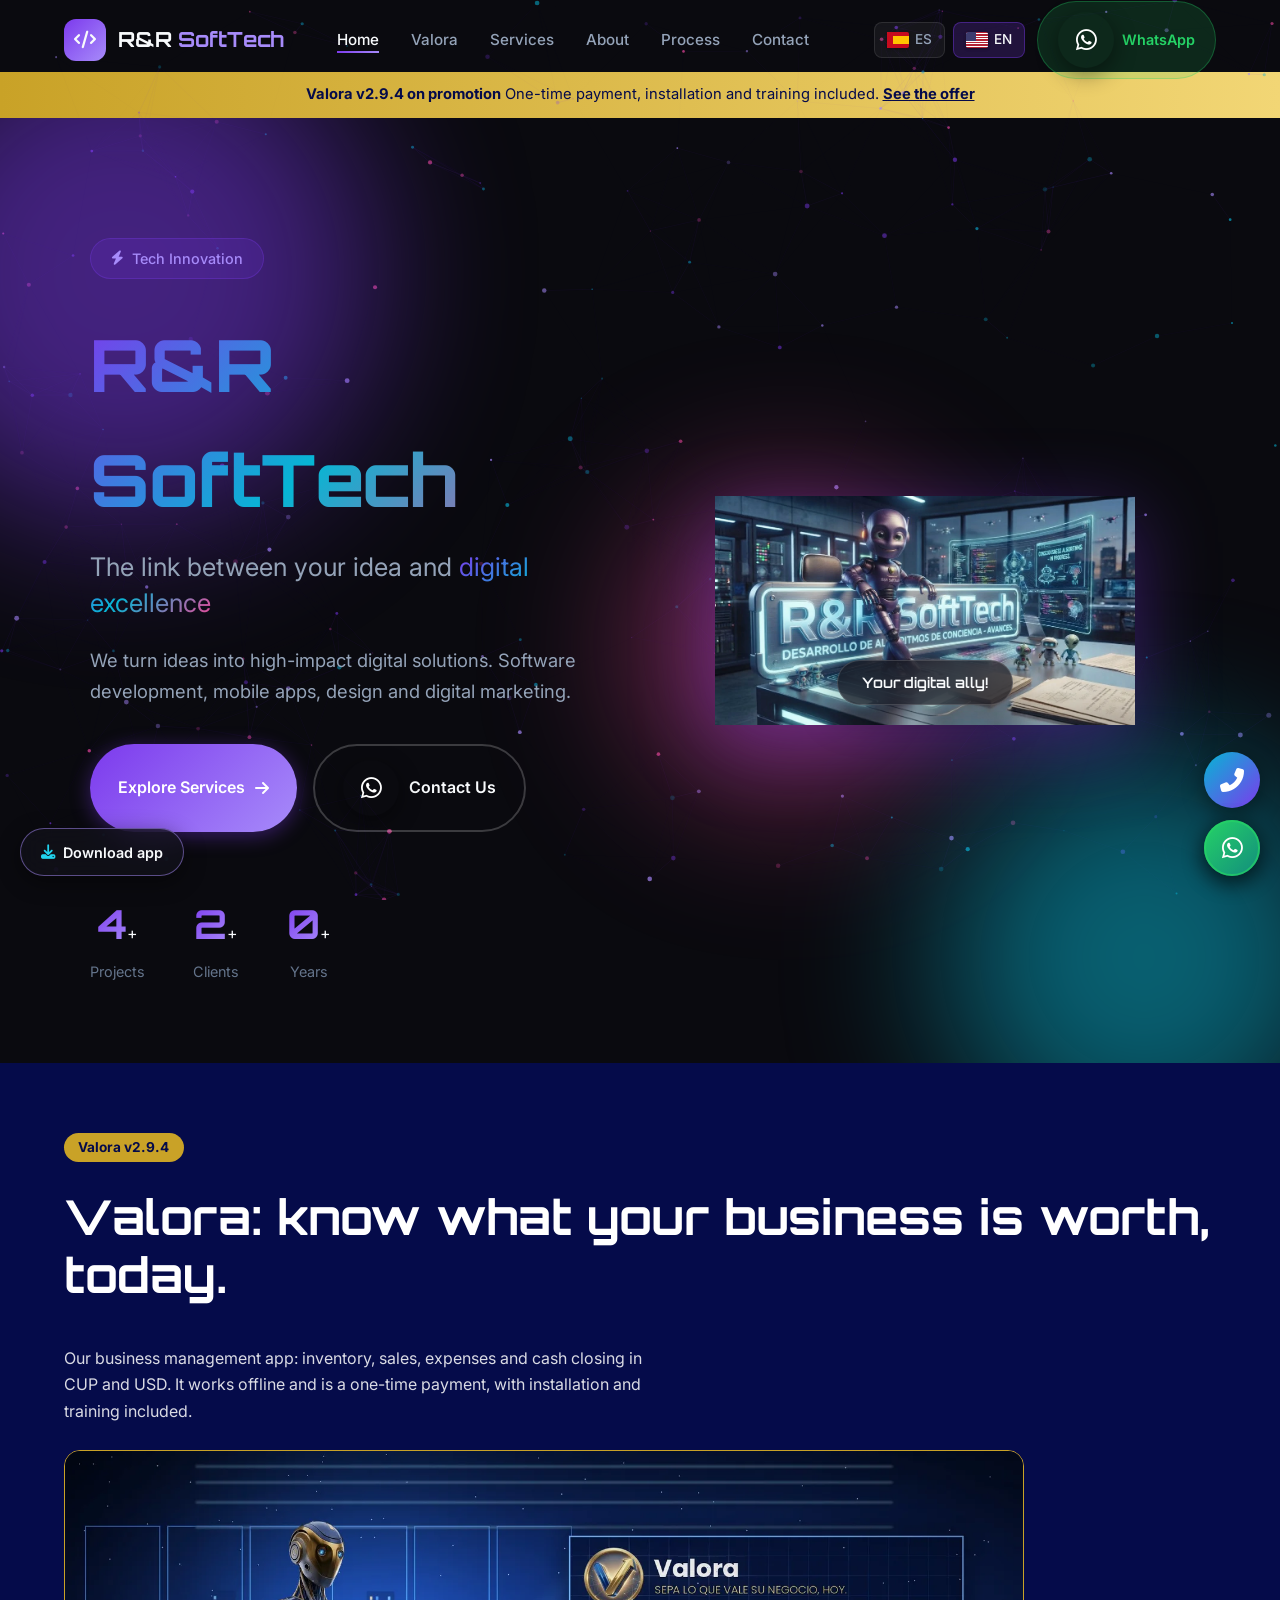
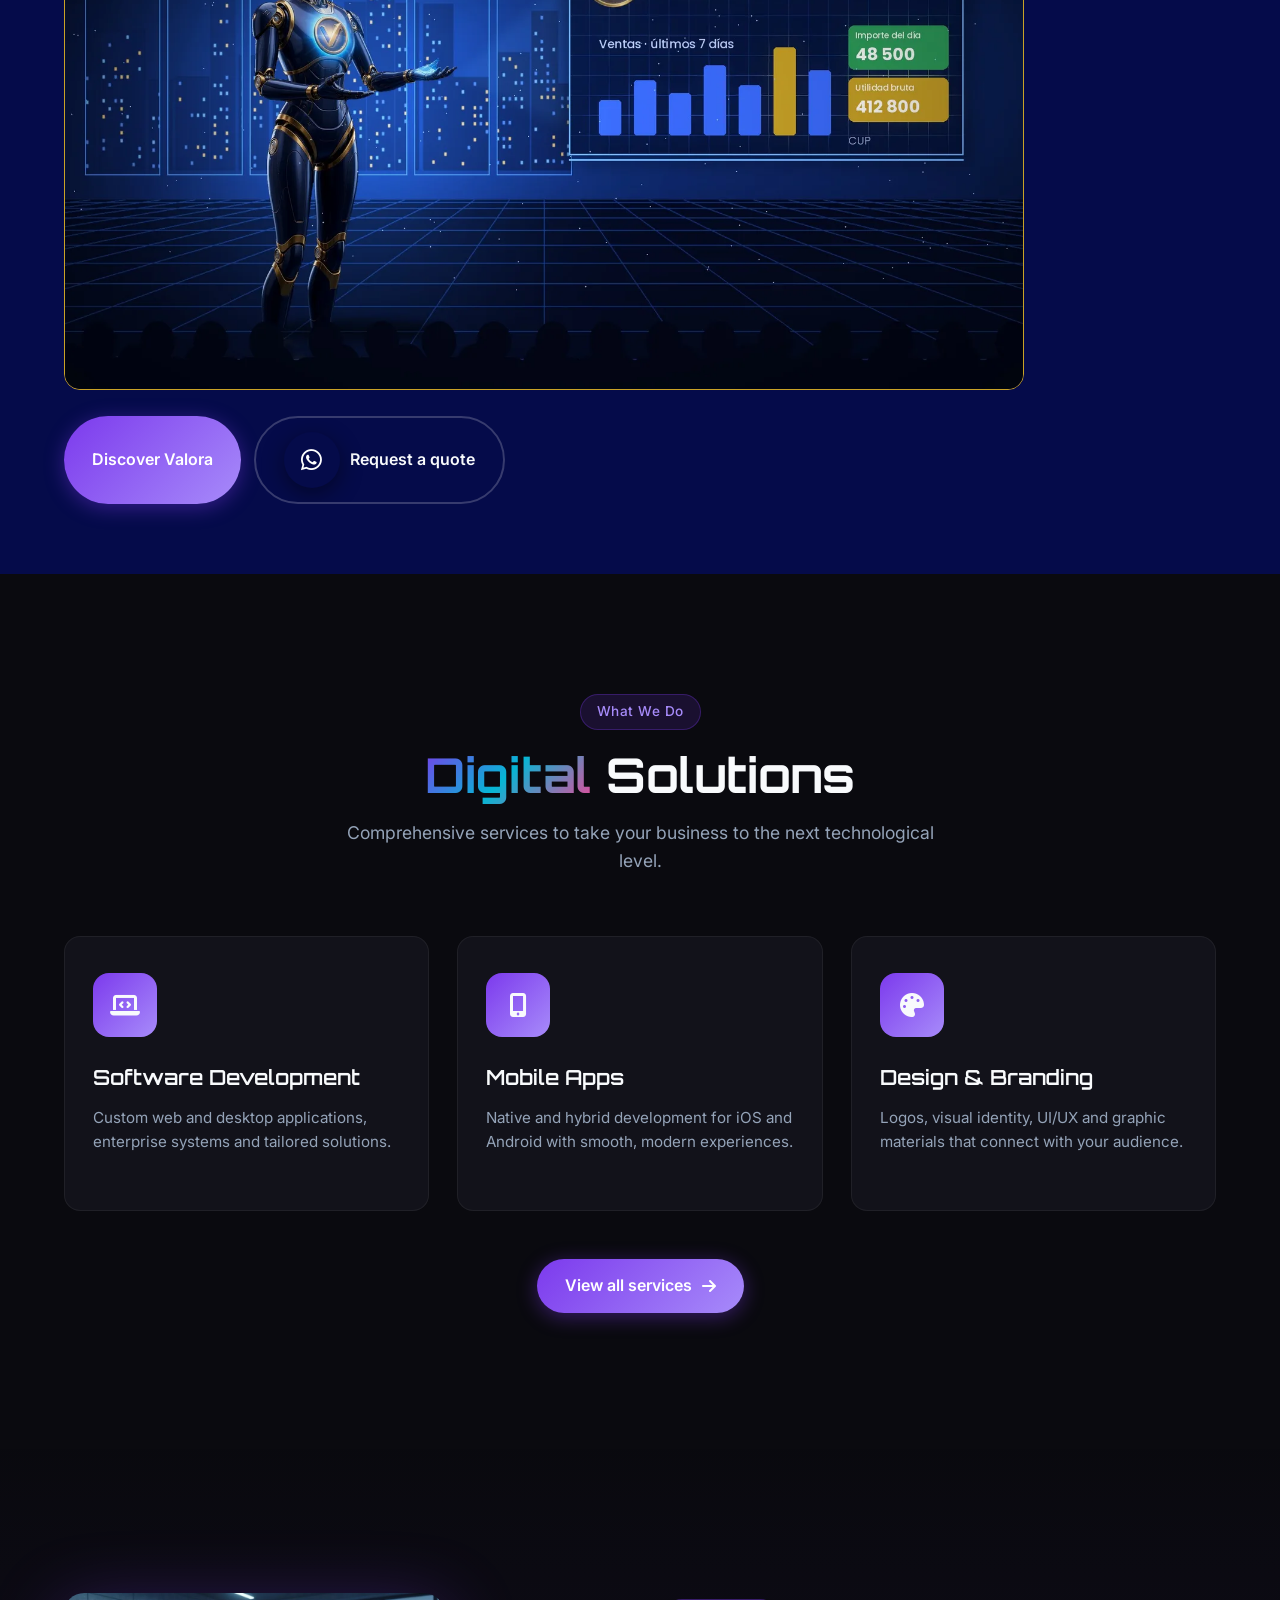
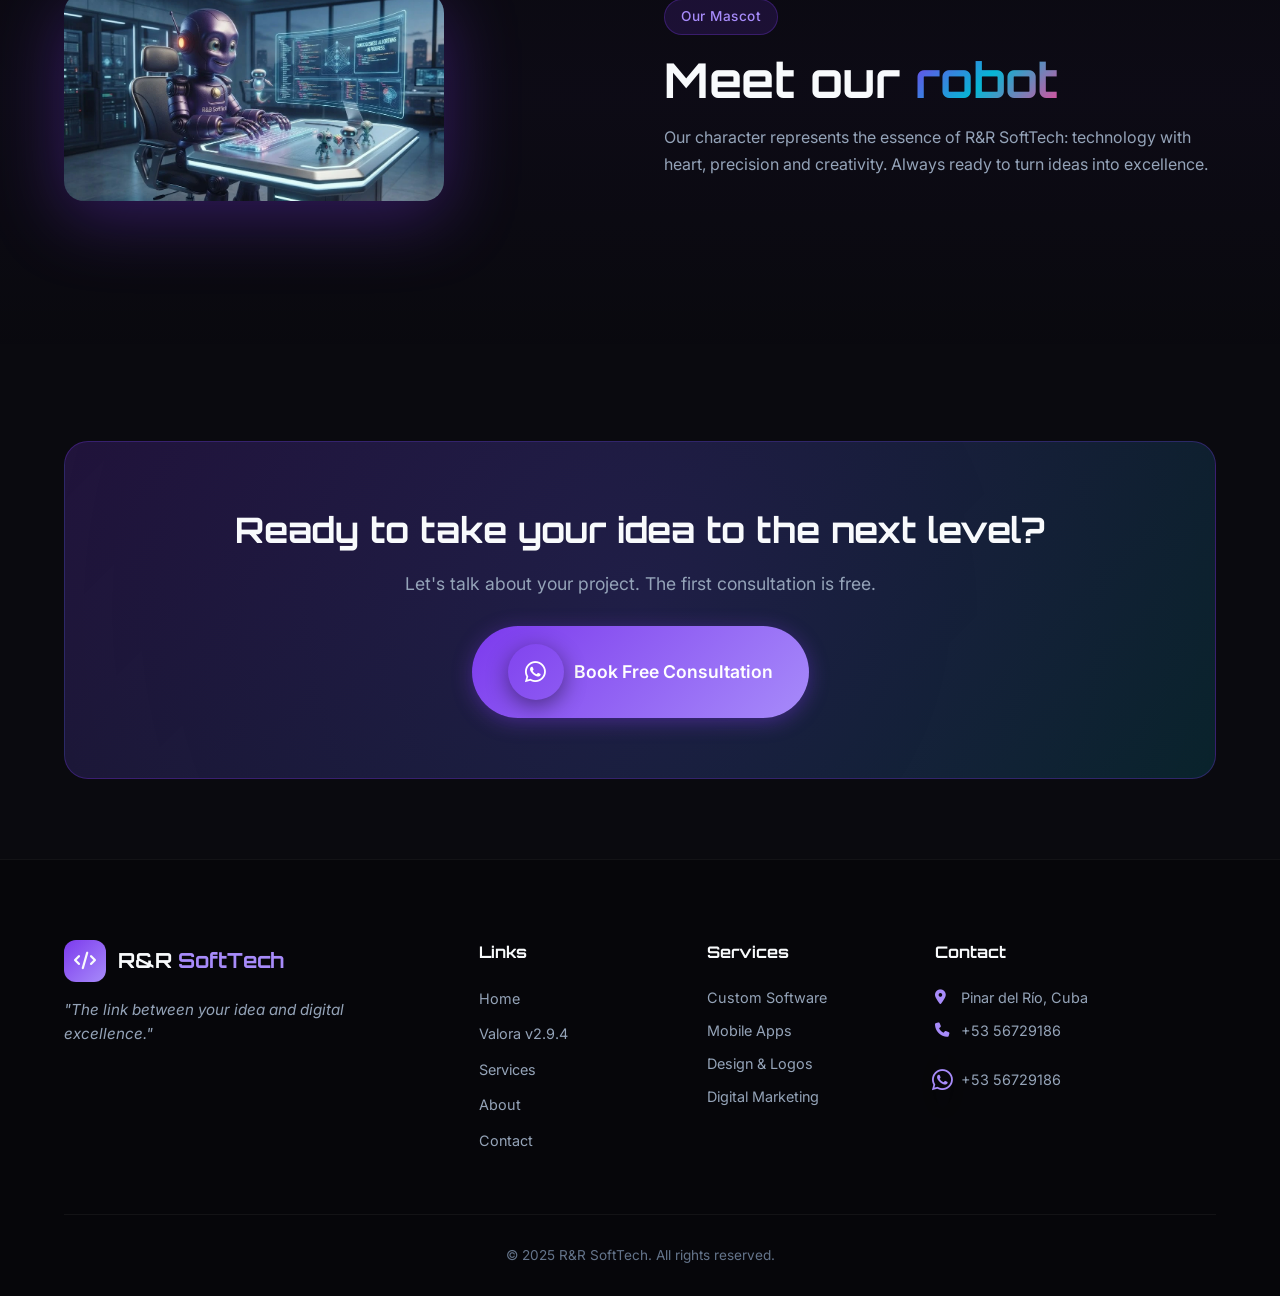
==== commit aa15119c: "hgh" ====
--- a/en/index.html
+++ b/en/index.html
@@ -3,8 +3,8 @@
 <head>
     <meta charset="UTF-8">
     <meta name="viewport" content="width=device-width, initial-scale=1.0">
-    <meta name="description" content="R&R SoftTech - The link between your idea and digital excellence. Software development, mobile apps, design and digital marketing in Pinar del Río, Cuba.">
-    <title>R&R SoftTech | Digital Excellence</title>
+    <meta name="description" content="R&R SoftTech — makers of Valora, the business management app (v2.9.4). The link between your idea and digital excellence. Software development, mobile apps, design and digital marketing in Pinar del Río, Cuba.">
+    <title>R&R SoftTech | Valora v2.9.4 — Digital Excellence</title>
     <link rel="preconnect" href="https://fonts.googleapis.com">
     <link rel="preconnect" href="https://fonts.gstatic.com" crossorigin>
     <link href="https://fonts.googleapis.com/css2?family=Orbitron:wght@400;500;600;700;800;900&family=Inter:wght@300;400;500;600;700&display=swap" rel="stylesheet">
@@ -24,6 +24,7 @@
             <a href="index.html" class="logo"><span class="logo-icon"><i class="fas fa-code"></i></span><span class="logo-text">R&R <span class="accent">SoftTech</span></span></a>
             <ul class="nav-links" id="nav-links">
                 <li><a href="index.html" class="nav-link active">Home</a></li>
+                <li><a href="valora.html" class="nav-link">Valora</a></li>
                 <li><a href="services.html" class="nav-link">Services</a></li>
                 <li><a href="about.html" class="nav-link">About</a></li>
                 <li><a href="process.html" class="nav-link">Process</a></li>
@@ -40,6 +41,7 @@
         </div>
     </nav>
 
+    <a href="valora.html" style="display:block;margin-top:72px;padding:.7rem 1rem;text-align:center;background:linear-gradient(90deg,#c9a227,#f2d675);color:#050b4a;font-size:.92rem;text-decoration:none"><strong>Valora v2.9.4 on promotion</strong> One-time payment, installation and training included. <u style="font-weight:700">See the offer</u></a>
     <section class="hero">
         <div class="hero-bg">
             <div class="gradient-orb orb-1"></div>
@@ -72,6 +74,14 @@
             </div>
         </div>
     </section>
+
+    <section style="padding:70px 0;background:#050b4a;color:#fff"><div class="container" style="display:grid;gap:1.6rem;justify-items:start">
+        <span style="background:#c9a227;color:#050b4a;border-radius:99px;padding:.25rem .9rem;font-weight:700;font-size:.85rem">Valora v2.9.4</span>
+        <h2 class="section-title">Valora: know what your business is worth, today.</h2>
+        <p style="max-width:60ch;opacity:.85;line-height:1.65">Our business management app: inventory, sales, expenses and cash closing in CUP and USD. It works offline and is a one-time payment, with installation and training included.</p>
+        <img src="../assets/valora-escenario.webp" alt="Valora dashboard presented by the Valora assistant" loading="lazy" style="width:100%;max-width:960px;height:auto;border:1px solid #c9a227;border-radius:16px">
+        <div style="display:flex;flex-wrap:wrap;gap:.8rem"><a href="valora.html" class="btn btn-primary">Discover Valora</a><a href="https://wa.me/5356729186?text=Hello%2C%20I%20would%20like%20a%20quote%20for%20Valora%20v2.9.4" target="_blank" rel="noopener" class="btn btn-secondary"><i class="fab fa-whatsapp"></i> Request a quote</a></div>
+    </div></section>
 
     <section class="services">
         <div class="container">
@@ -138,7 +148,7 @@
                     <a href="index.html" class="logo"><span class="logo-icon"><i class="fas fa-code"></i></span><span class="logo-text">R&R <span class="accent">SoftTech</span></span></a>
                     <p class="footer-slogan">"The link between your idea and digital excellence."</p>
                 </div>
-                <div class="footer-links"><h4>Links</h4><ul><li><a href="index.html">Home</a></li><li><a href="services.html">Services</a></li><li><a href="about.html">About</a></li><li><a href="contact.html">Contact</a></li></ul></div>
+                <div class="footer-links"><h4>Links</h4><ul><li><a href="index.html">Home</a></li><li><a href="valora.html">Valora v2.9.4</a></li><li><a href="services.html">Services</a></li><li><a href="about.html">About</a></li><li><a href="contact.html">Contact</a></li></ul></div>
                 <div class="footer-services"><h4>Services</h4><ul><li>Custom Software</li><li>Mobile Apps</li><li>Design & Logos</li><li>Digital Marketing</li></ul></div>
                 <div class="footer-contact"><h4>Contact</h4><p><i class="fas fa-map-marker-alt"></i> Pinar del Río, Cuba</p><p><i class="fas fa-phone"></i> +53 56729186</p><p><i class="fab fa-whatsapp"></i> +53 56729186</p></div>
             </div>
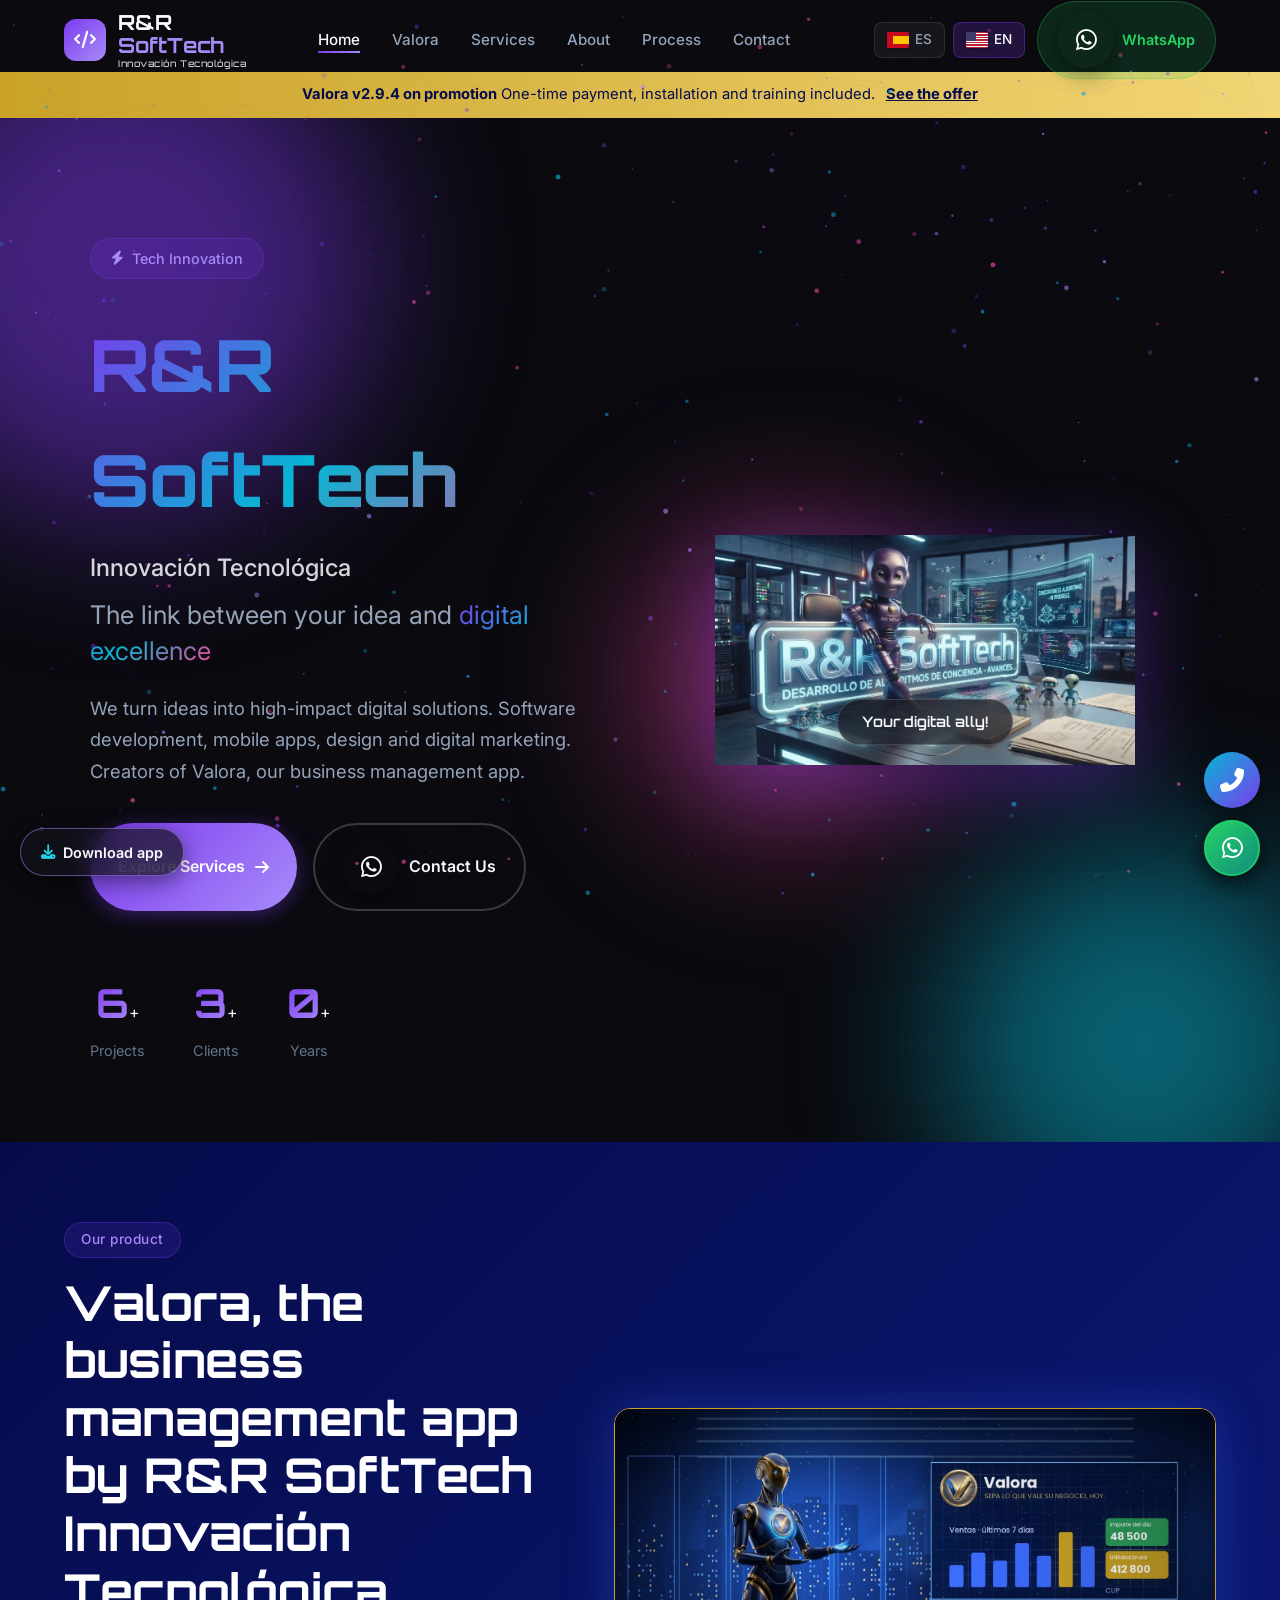
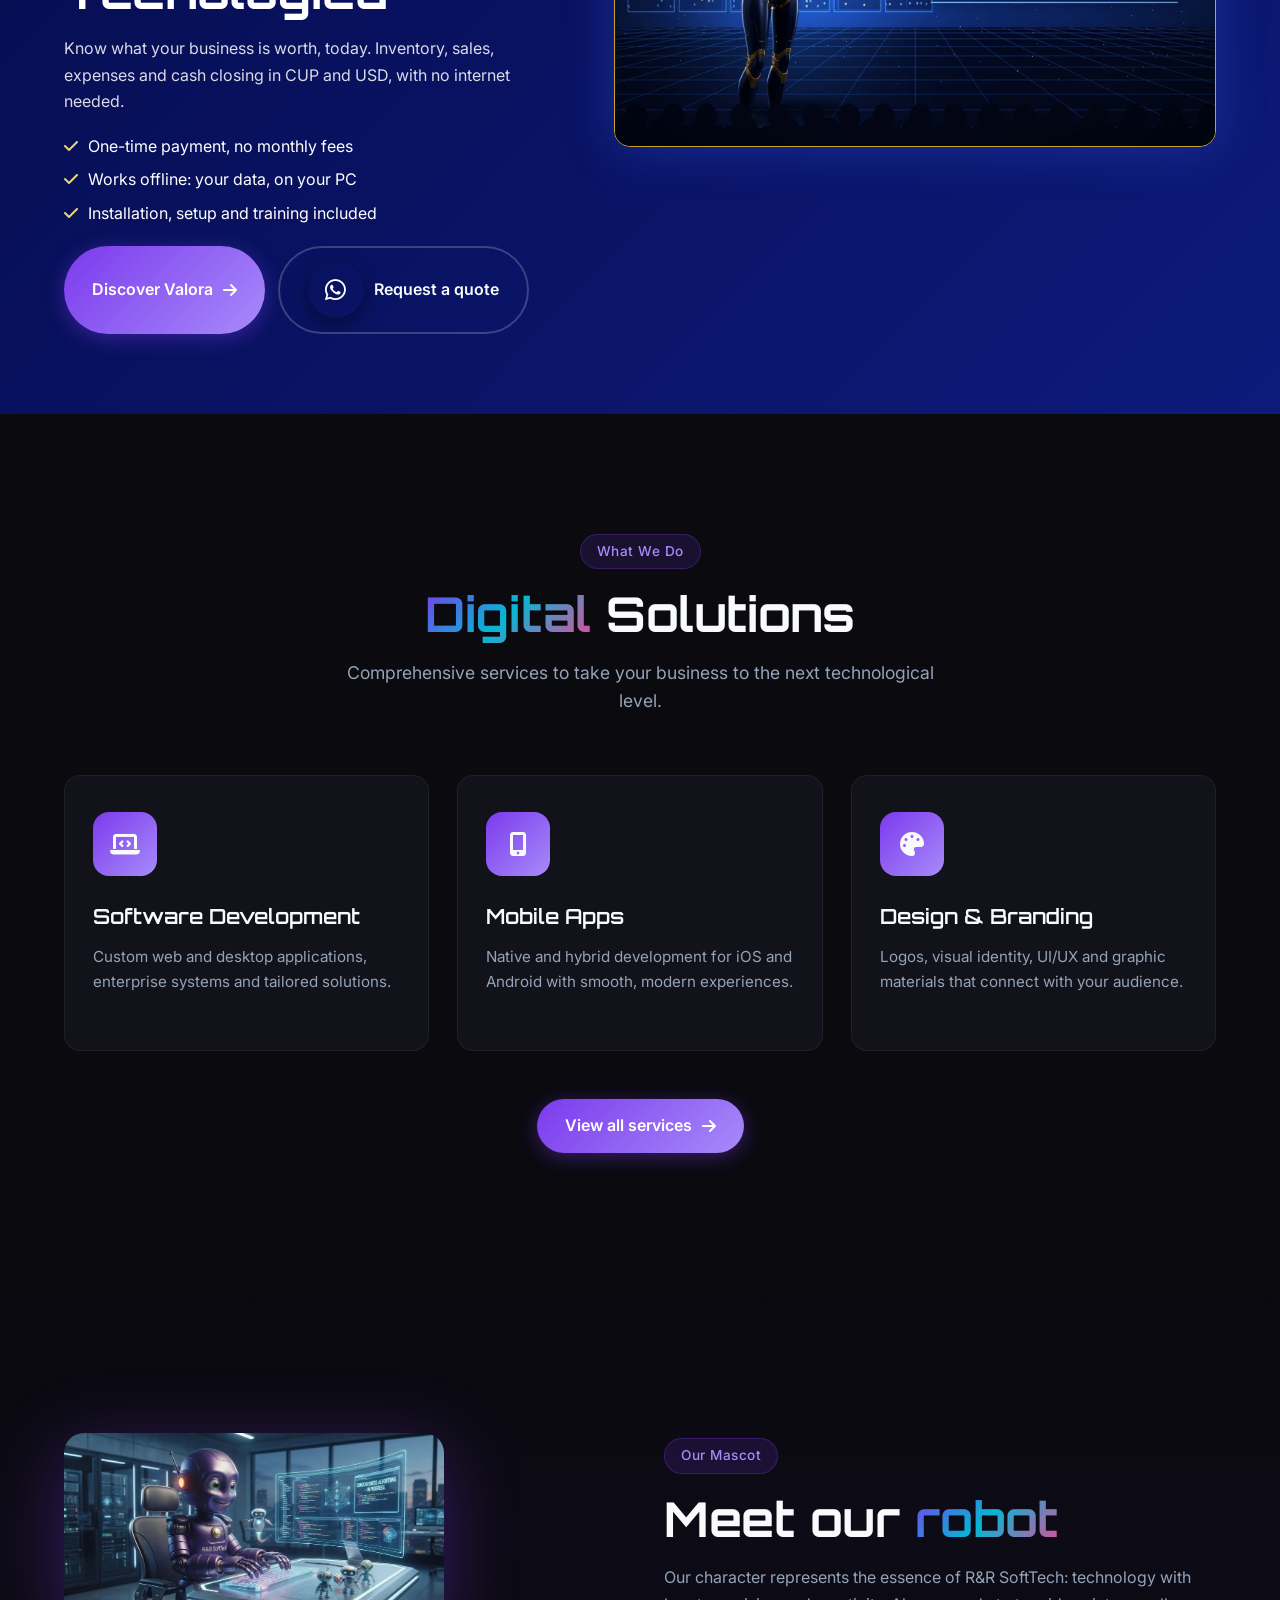
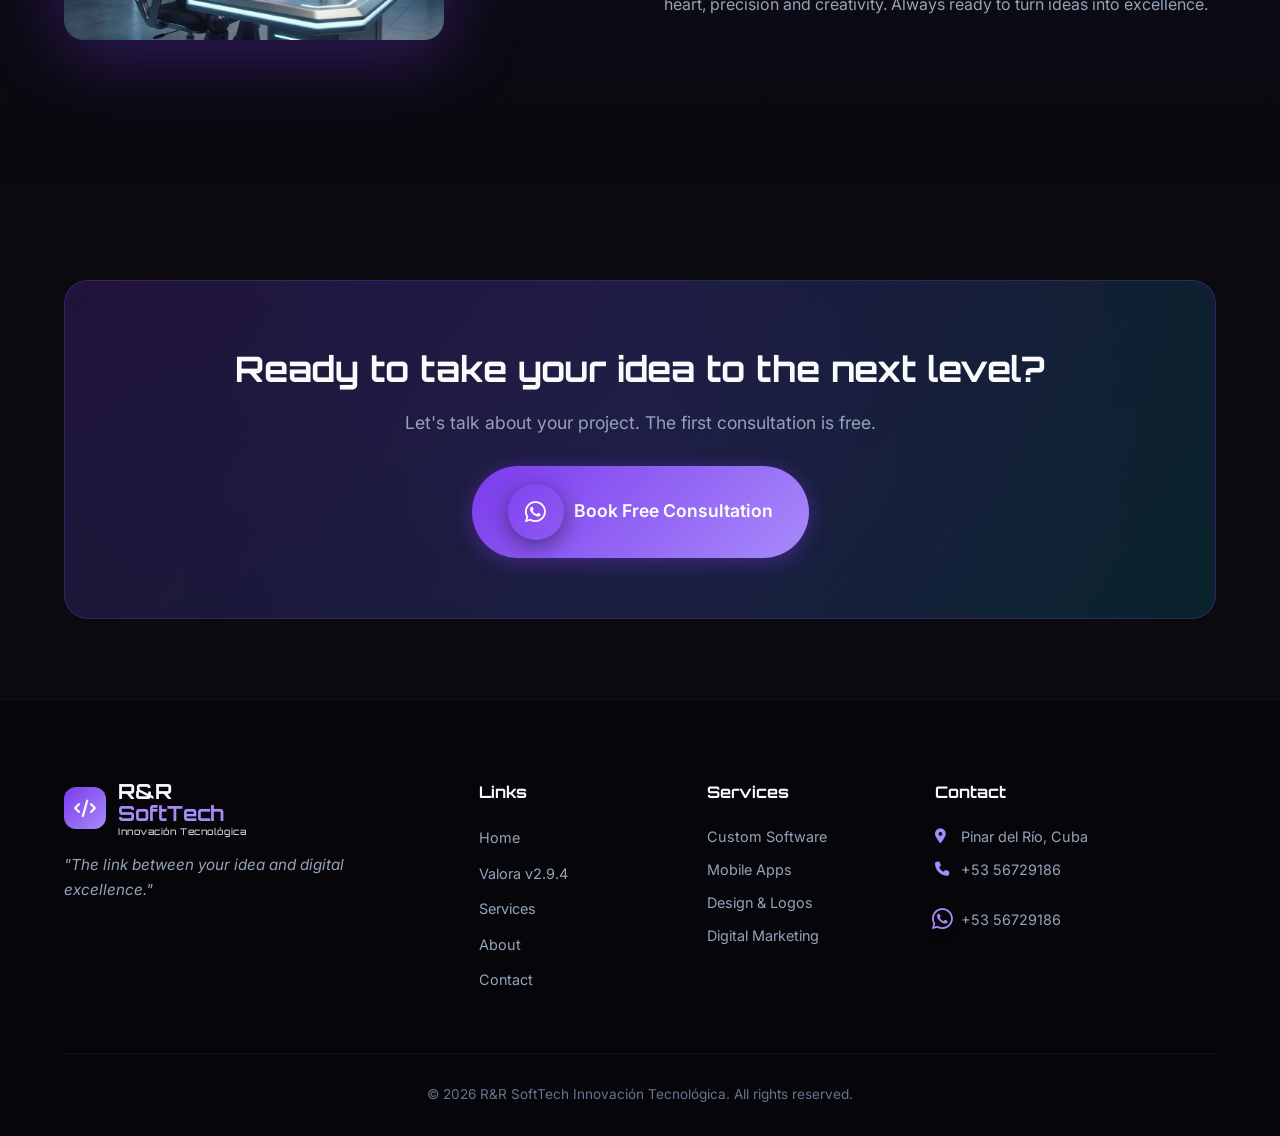
==== commit 9e4ff13f: "2345" ====
--- a/en/index.html
+++ b/en/index.html
@@ -3,8 +3,8 @@
 <head>
     <meta charset="UTF-8">
     <meta name="viewport" content="width=device-width, initial-scale=1.0">
-    <meta name="description" content="R&R SoftTech — makers of Valora, the business management app (v2.9.4). The link between your idea and digital excellence. Software development, mobile apps, design and digital marketing in Pinar del Río, Cuba.">
-    <title>R&R SoftTech | Valora v2.9.4 — Digital Excellence</title>
+    <meta name="description" content="R&R SoftTech Innovación Tecnológica — creators of Valora, the business management app (v2.9.4). The link between your idea and digital excellence. Software development, mobile apps, design and digital marketing in Pinar del Río, Cuba.">
+    <title>R&R SoftTech Innovación Tecnológica | Digital Excellence</title>
     <link rel="preconnect" href="https://fonts.googleapis.com">
     <link rel="preconnect" href="https://fonts.gstatic.com" crossorigin>
     <link href="https://fonts.googleapis.com/css2?family=Orbitron:wght@400;500;600;700;800;900&family=Inter:wght@300;400;500;600;700&display=swap" rel="stylesheet">
@@ -21,7 +21,7 @@
     <div class="cursor-glow"></div>
     <nav class="navbar" id="navbar">
         <div class="nav-container">
-            <a href="index.html" class="logo"><span class="logo-icon"><i class="fas fa-code"></i></span><span class="logo-text">R&R <span class="accent">SoftTech</span></span></a>
+            <a href="index.html" class="logo"><span class="logo-icon"><i class="fas fa-code"></i></span><span class="logo-text">R&R <span class="accent">SoftTech</span><small class="logo-sub">Innovación Tecnológica</small></span></a>
             <ul class="nav-links" id="nav-links">
                 <li><a href="index.html" class="nav-link active">Home</a></li>
                 <li><a href="valora.html" class="nav-link">Valora</a></li>
@@ -41,7 +41,7 @@
         </div>
     </nav>
 
-    <a href="valora.html" style="display:block;margin-top:72px;padding:.7rem 1rem;text-align:center;background:linear-gradient(90deg,#c9a227,#f2d675);color:#050b4a;font-size:.92rem;text-decoration:none"><strong>Valora v2.9.4 on promotion</strong> One-time payment, installation and training included. <u style="font-weight:700">See the offer</u></a>
+    <a class="vp-ribbon" href="valora.html"><strong>Valora v2.9.4 on promotion</strong> One-time payment, installation and training included. <u>See the offer</u></a>
     <section class="hero">
         <div class="hero-bg">
             <div class="gradient-orb orb-1"></div>
@@ -53,10 +53,11 @@
                 <div class="hero-badge" data-aos="fade-down"><i class="fas fa-bolt"></i> Tech Innovation</div>
                 <h1 class="hero-title" data-aos="fade-up" data-aos-delay="100">
                     <span class="title-line">R&R SoftTech</span>
+                    <span class="title-sub">Innovación Tecnológica</span>
                     <span class="title-slogan">The link between your idea and <span class="gradient-text">digital excellence</span></span>
                 </h1>
                 <p class="hero-desc" data-aos="fade-up" data-aos-delay="200">
-                    We turn ideas into high-impact digital solutions. Software development, mobile apps, design and digital marketing.
+                    We turn ideas into high-impact digital solutions. Software development, mobile apps, design and digital marketing. Creators of Valora, our business management app.
                 </p>
                 <div class="hero-buttons" data-aos="fade-up" data-aos-delay="300">
                     <a href="services.html" class="btn btn-primary"><span>Explore Services</span><i class="fas fa-arrow-right"></i></a>
@@ -75,15 +76,20 @@
         </div>
     </section>
 
-    <section style="padding:70px 0;background:#050b4a;color:#fff"><div class="container" style="display:grid;gap:1.6rem;justify-items:start">
-        <span style="background:#c9a227;color:#050b4a;border-radius:99px;padding:.25rem .9rem;font-weight:700;font-size:.85rem">Valora v2.9.4</span>
-        <h2 class="section-title">Valora: know what your business is worth, today.</h2>
-        <p style="max-width:60ch;opacity:.85;line-height:1.65">Our business management app: inventory, sales, expenses and cash closing in CUP and USD. It works offline and is a one-time payment, with installation and training included.</p>
-        <img src="../assets/valora-escenario.webp" alt="Valora dashboard presented by the Valora assistant" loading="lazy" style="width:100%;max-width:960px;height:auto;border:1px solid #c9a227;border-radius:16px">
-        <div style="display:flex;flex-wrap:wrap;gap:.8rem"><a href="valora.html" class="btn btn-primary">Discover Valora</a><a href="https://wa.me/5356729186?text=Hello%2C%20I%20would%20like%20a%20quote%20for%20Valora%20v2.9.4" target="_blank" rel="noopener" class="btn btn-secondary"><i class="fab fa-whatsapp"></i> Request a quote</a></div>
-    </div></section>
+    <section class="product-feature" id="valora">
+        <div class="container prod-grid">
+            <div class="prod-copy" data-aos="fade-right">
+                <span class="section-tag">Our product</span>
+                <h2 class="section-title">Valora, the business management app by R&amp;R SoftTech Innovación Tecnológica</h2>
+                <p>Know what your business is worth, today. Inventory, sales, expenses and cash closing in CUP and USD, with no internet needed.</p>
+                <ul class="prod-points"><li><i class="fas fa-check"></i> One-time payment, no monthly fees</li><li><i class="fas fa-check"></i> Works offline: your data, on your PC</li><li><i class="fas fa-check"></i> Installation, setup and training included</li></ul>
+                <div class="prod-actions"><a href="valora.html" class="btn btn-primary"><span>Discover Valora</span><i class="fas fa-arrow-right"></i></a><a href="https://wa.me/5356729186?text=Hello%2C%20I%20would%20like%20a%20quote%20for%20Valora%20v2.9.4" target="_blank" rel="noopener" class="btn btn-secondary"><i class="fab fa-whatsapp"></i><span>Request a quote</span></a></div>
+            </div>
+            <figure class="prod-fig" data-aos="fade-left"><img src="../assets/valora-escenario.webp" alt="Valora presents the sales and profit of the business" loading="lazy"></figure>
+        </div>
+    </section>
 
-    <section class="services">
+<section class="services">
         <div class="container">
             <div class="section-header" data-aos="fade-up">
                 <span class="section-tag">What We Do</span>
@@ -145,14 +151,14 @@
         <div class="container">
             <div class="footer-content">
                 <div class="footer-brand">
-                    <a href="index.html" class="logo"><span class="logo-icon"><i class="fas fa-code"></i></span><span class="logo-text">R&R <span class="accent">SoftTech</span></span></a>
+                    <a href="index.html" class="logo"><span class="logo-icon"><i class="fas fa-code"></i></span><span class="logo-text">R&R <span class="accent">SoftTech</span><small class="logo-sub">Innovación Tecnológica</small></span></a>
                     <p class="footer-slogan">"The link between your idea and digital excellence."</p>
                 </div>
                 <div class="footer-links"><h4>Links</h4><ul><li><a href="index.html">Home</a></li><li><a href="valora.html">Valora v2.9.4</a></li><li><a href="services.html">Services</a></li><li><a href="about.html">About</a></li><li><a href="contact.html">Contact</a></li></ul></div>
                 <div class="footer-services"><h4>Services</h4><ul><li>Custom Software</li><li>Mobile Apps</li><li>Design & Logos</li><li>Digital Marketing</li></ul></div>
                 <div class="footer-contact"><h4>Contact</h4><p><i class="fas fa-map-marker-alt"></i> Pinar del Río, Cuba</p><p><i class="fas fa-phone"></i> +53 56729186</p><p><i class="fab fa-whatsapp"></i> +53 56729186</p></div>
             </div>
-            <div class="footer-bottom"><p>&copy; 2025 R&R SoftTech. All rights reserved.</p></div>
+            <div class="footer-bottom"><p>&copy; 2026 R&R SoftTech Innovación Tecnológica. All rights reserved.</p></div>
         </div>
     </footer>
     <div class="fab-group" role="group" aria-label="Quick contact">
--- a/css/styles.css
+++ b/css/styles.css
@@ -1992,3 +1992,19 @@
         bottom: calc(146px + env(safe-area-inset-bottom, 0px));
     }
 }
+
+/* ===== Marca y producto Valora en el inicio ===== */
+.logo-text{display:inline-flex;flex-direction:column;line-height:1.1}
+.logo-sub{font-size:.58rem;font-weight:500;letter-spacing:.06em;opacity:.8;margin-top:2px}
+.title-sub{display:block;font-size:clamp(1rem,2.2vw,1.5rem);font-weight:500;opacity:.85;margin:.2rem 0 .6rem}
+.vp-ribbon{display:block;margin-top:72px;padding:.7rem 1rem;text-align:center;background:linear-gradient(90deg,#c9a227,#f2d675);color:#050b4a;font-size:.92rem;text-decoration:none}
+.vp-ribbon u{margin-left:.4rem;font-weight:700}
+.product-feature{padding:80px 0;background:linear-gradient(135deg,#050b4a,#0d1a7a);color:#fff}
+.prod-grid{display:grid;grid-template-columns:1fr 1.2fr;gap:3rem;align-items:center}
+.prod-copy p{opacity:.85;line-height:1.65;max-width:52ch}
+.prod-points{list-style:none;padding:0;margin:1.2rem 0;display:grid;gap:.5rem}
+.prod-points i{color:#f2d675;margin-right:.4rem}
+.prod-actions{display:flex;flex-wrap:wrap;gap:.8rem}
+.prod-fig{margin:0;border:1px solid #c9a227;border-radius:16px;overflow:hidden;box-shadow:0 0 50px rgba(59,108,255,.3)}
+.prod-fig img{display:block;width:100%;height:auto}
+@media(max-width:860px){.prod-grid{grid-template-columns:1fr;gap:1.6rem}}
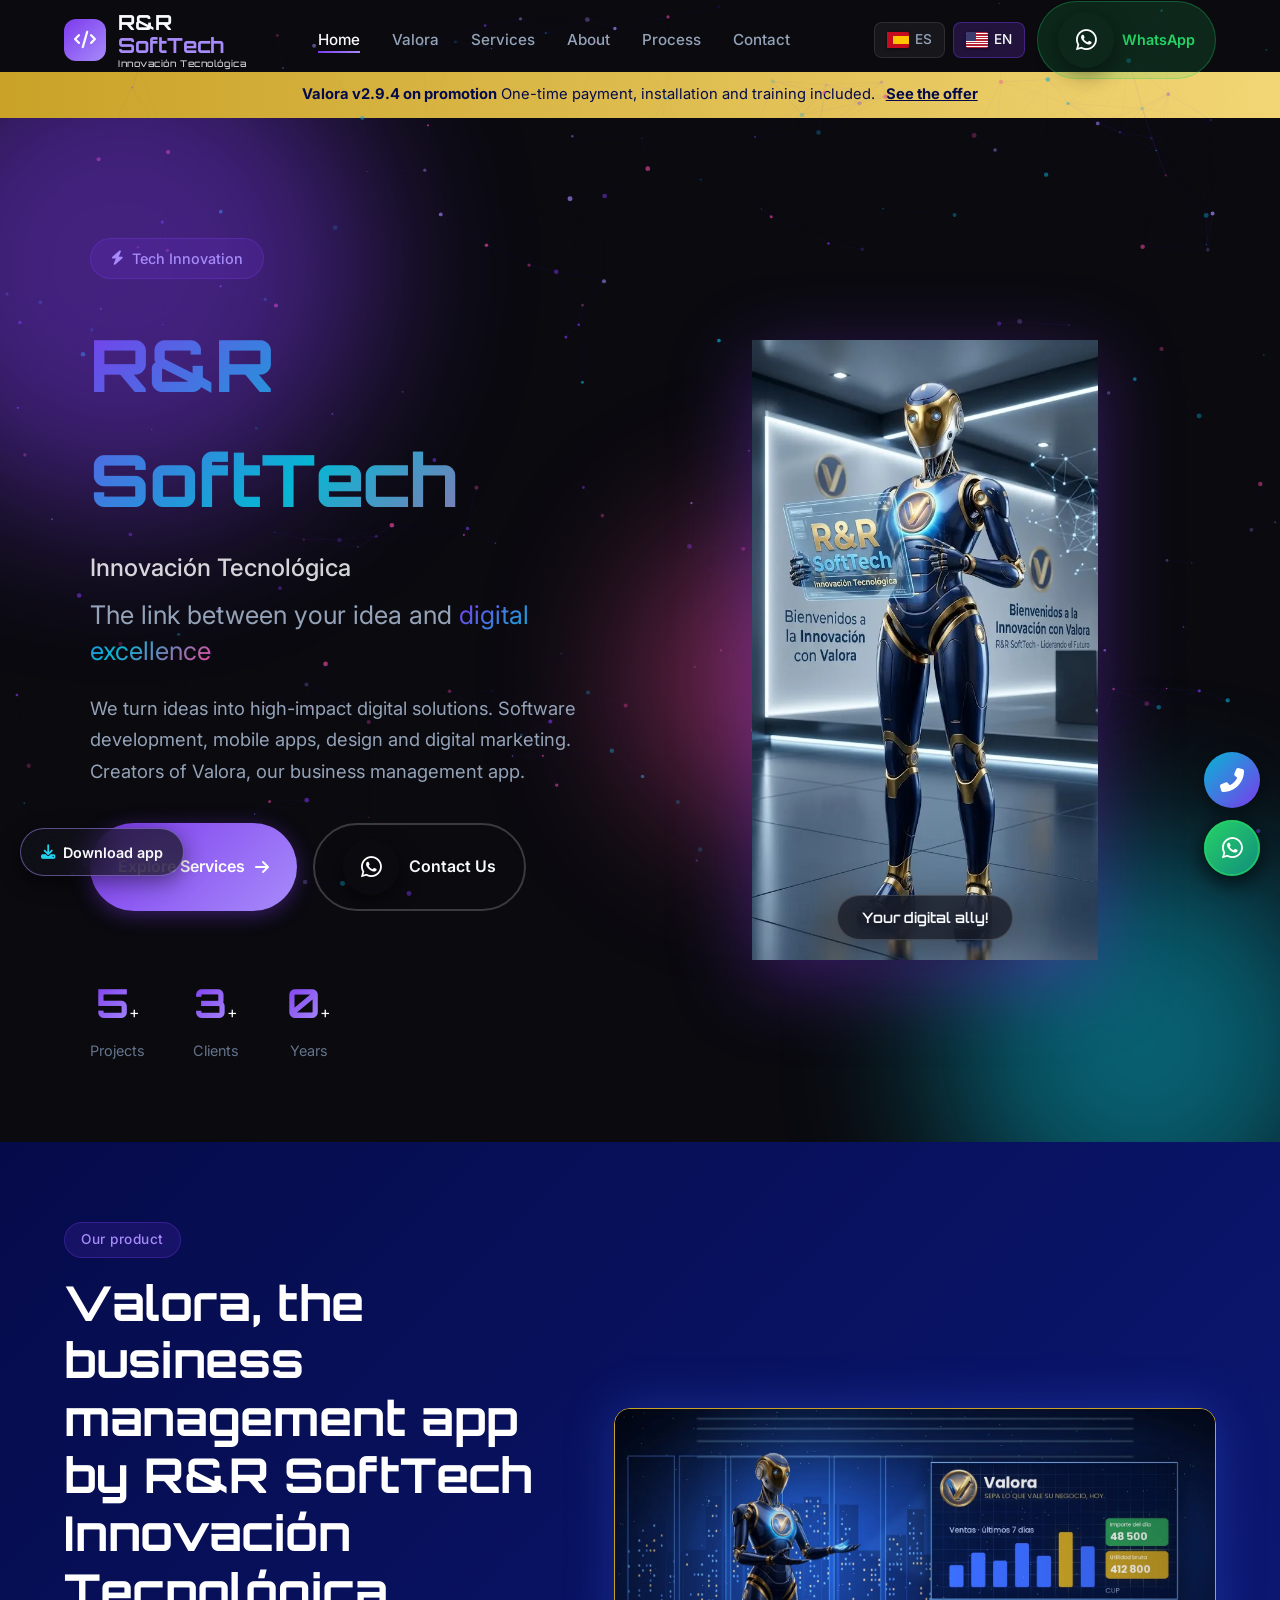
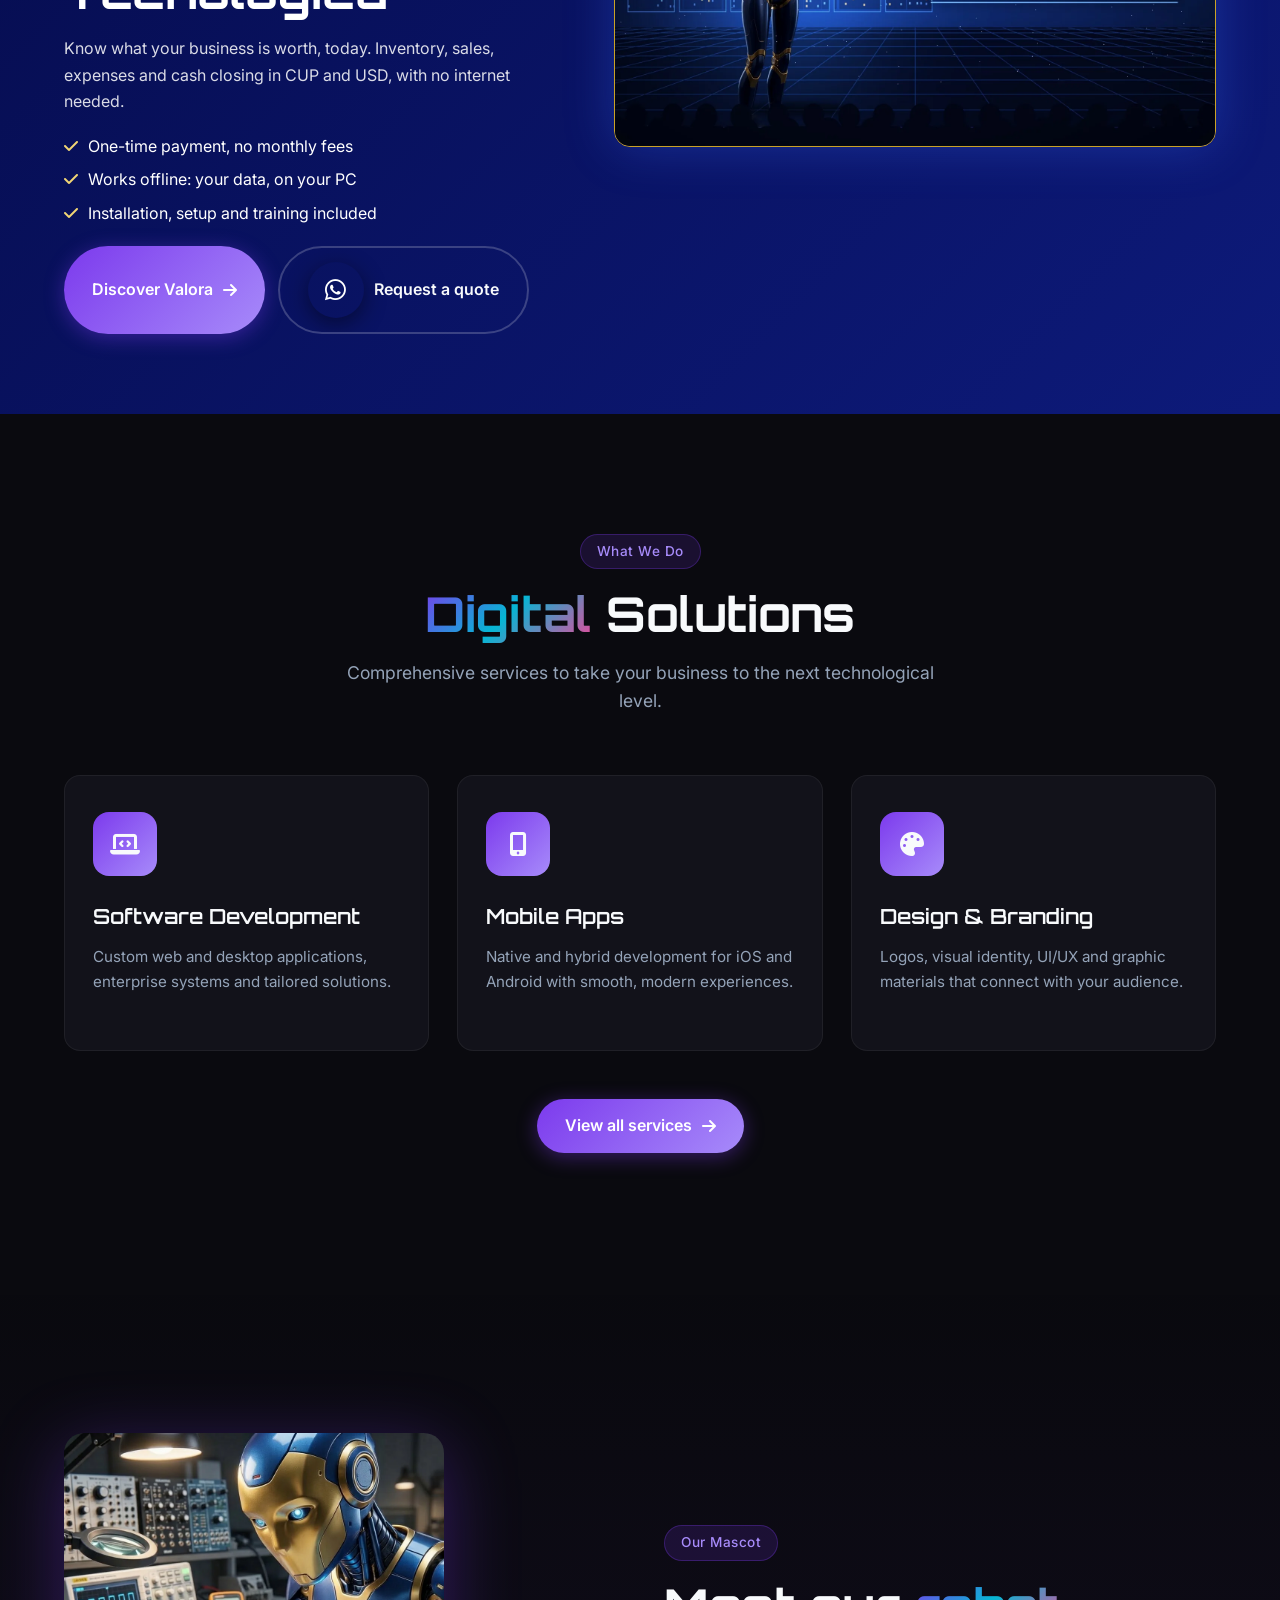
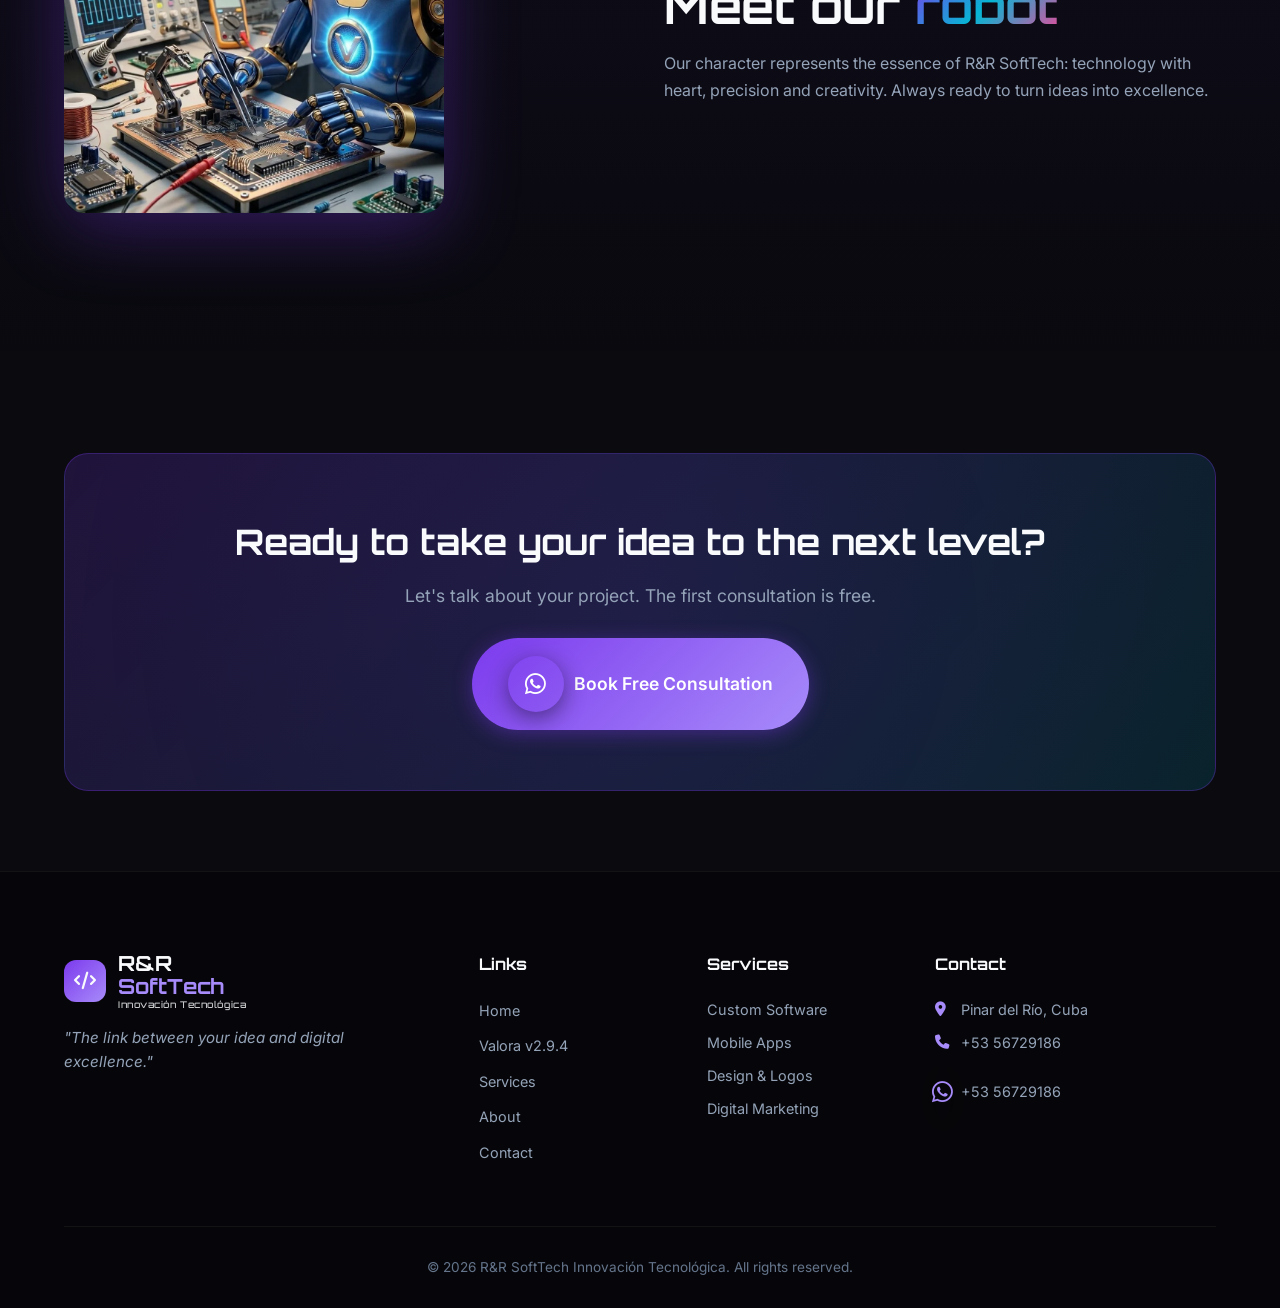
==== commit e596a26b: "123456" ====
--- a/en/index.html
+++ b/en/index.html
@@ -70,7 +70,7 @@
                 </div>
             </div>
             <div class="robot-hero" data-aos="fade-left" data-aos-delay="200">
-                <img src="../assets/4.webp" alt="R&R SoftTech Robot Mascot">
+                <img src="../assets/valora-bienvenida.webp" alt="Valora, the R&amp;R SoftTech Innovación Tecnológica robot">
                 <div class="robot-badge">Your digital ally!</div>
             </div>
         </div>
@@ -126,7 +126,7 @@
         <div class="container">
             <div class="robot-section">
                 <div class="robot-img-wrap" data-aos="fade-right">
-                    <img src="../assets/8.webp" alt="R&R SoftTech robot working on circuits">
+                    <img src="../assets/valora-soldando.webp" alt="Valora soldering a circuit board">
                 </div>
                 <div data-aos="fade-left">
                     <span class="section-tag">Our Mascot</span>
--- a/css/styles.css
+++ b/css/styles.css
@@ -2008,3 +2008,5 @@
 .prod-fig{margin:0;border:1px solid #c9a227;border-radius:16px;overflow:hidden;box-shadow:0 0 50px rgba(59,108,255,.3)}
 .prod-fig img{display:block;width:100%;height:auto}
 @media(max-width:860px){.prod-grid{grid-template-columns:1fr;gap:1.6rem}}
+
+.robot-hero img{max-height:620px;object-fit:contain}
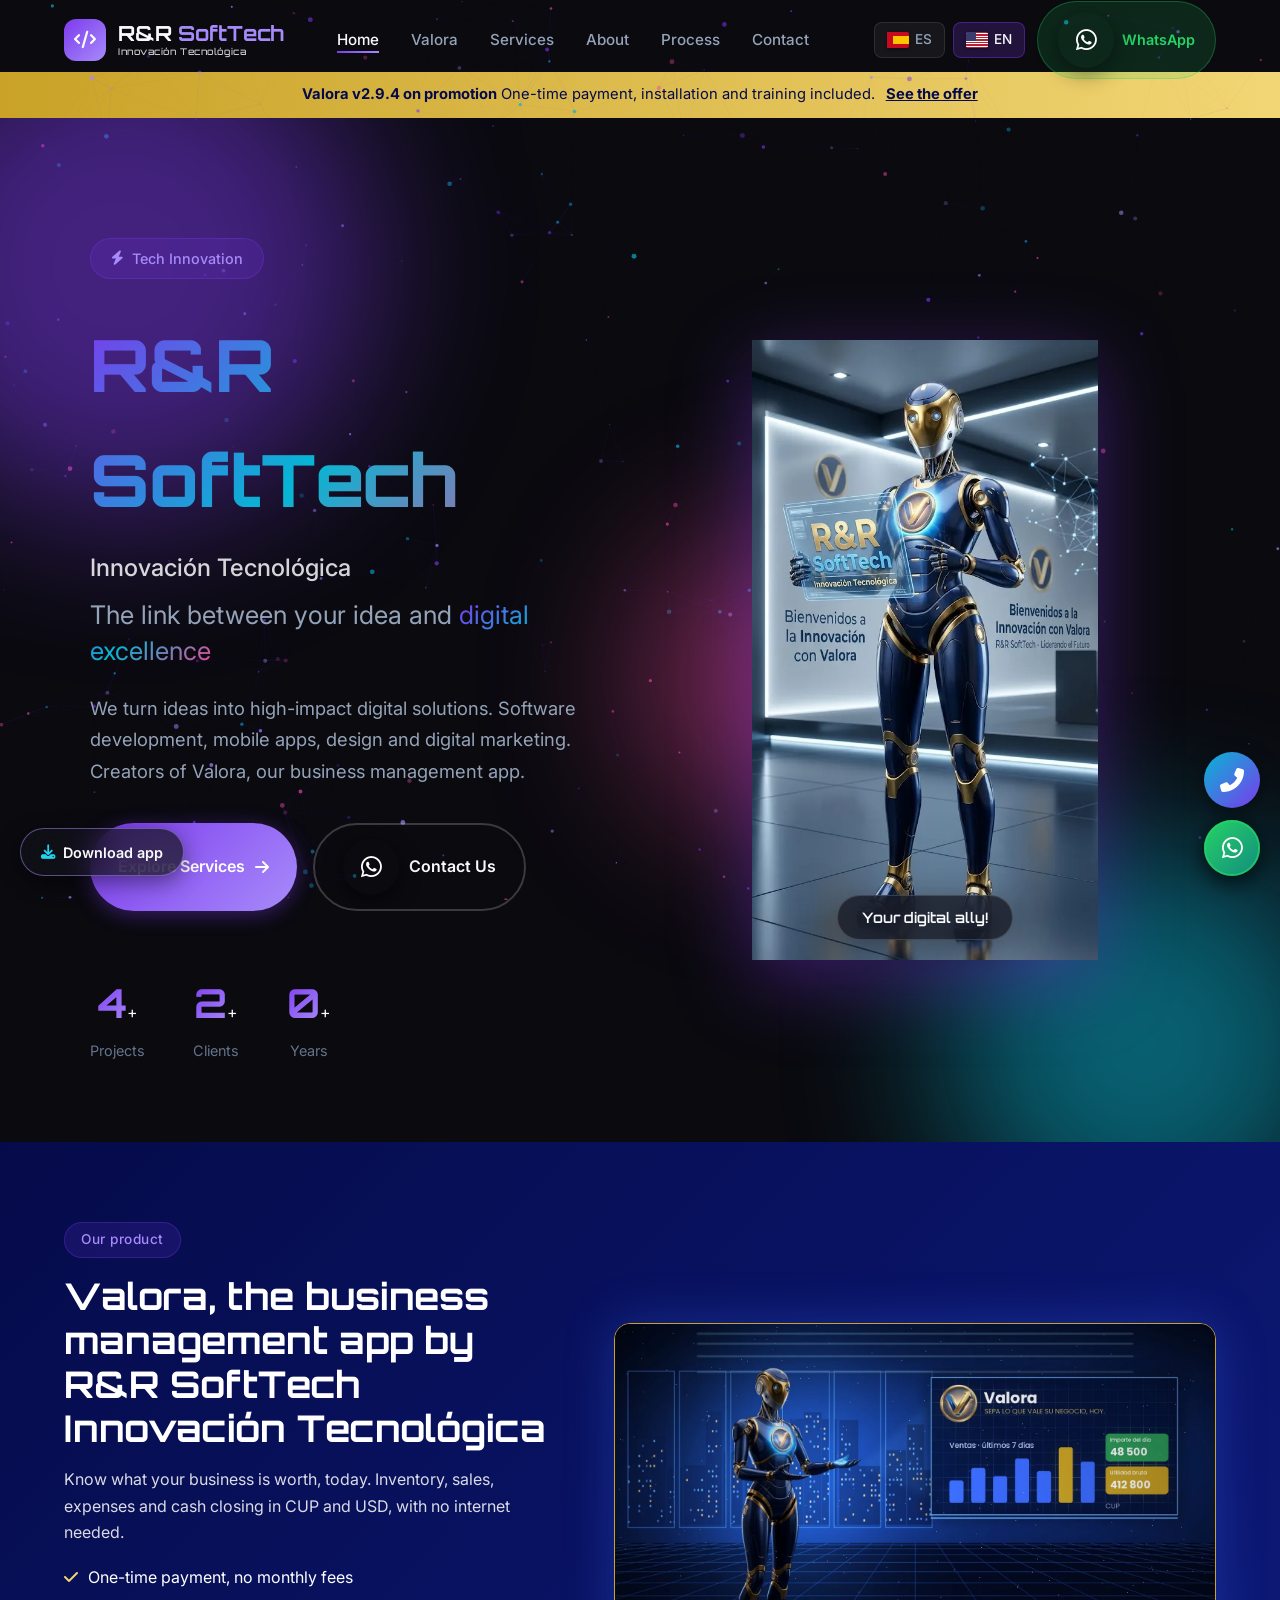
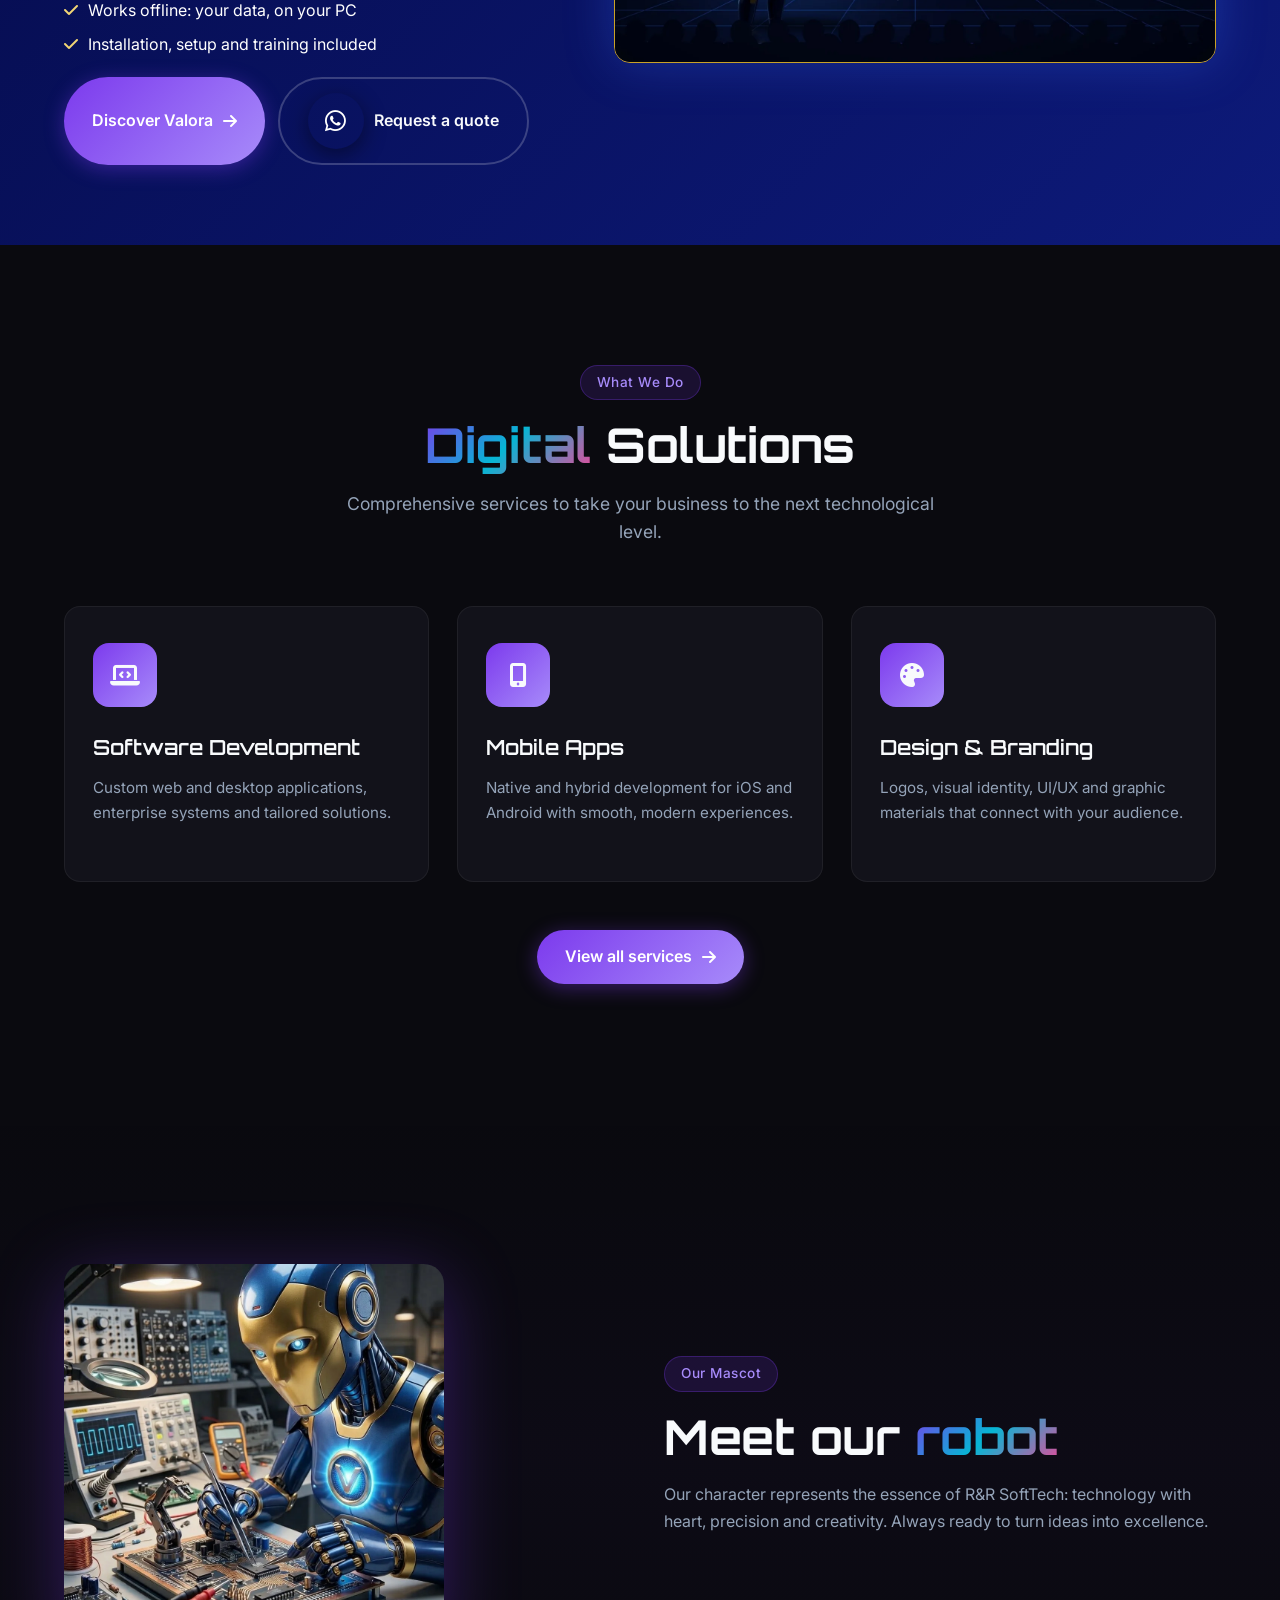
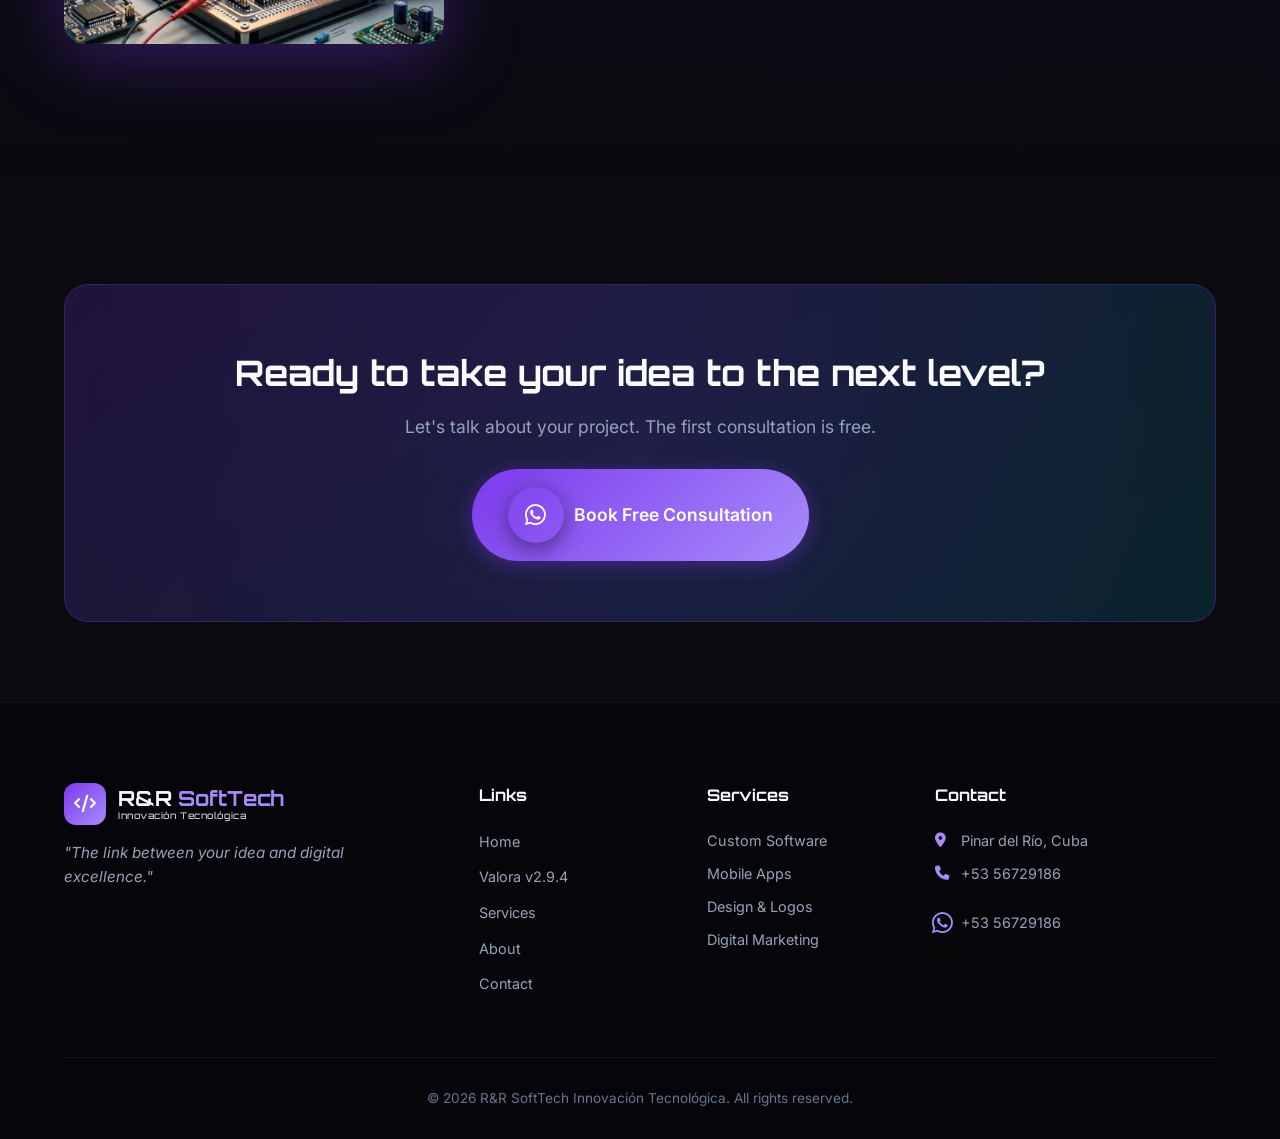
==== commit aee8637c: "4321" ====
--- a/en/index.html
+++ b/en/index.html
@@ -21,7 +21,7 @@
     <div class="cursor-glow"></div>
     <nav class="navbar" id="navbar">
         <div class="nav-container">
-            <a href="index.html" class="logo"><span class="logo-icon"><i class="fas fa-code"></i></span><span class="logo-text">R&R <span class="accent">SoftTech</span><small class="logo-sub">Innovación Tecnológica</small></span></a>
+            <a href="index.html" class="logo"><span class="logo-icon"><i class="fas fa-code"></i></span><span class="logo-text"><span class="logo-name">R&R <span class="accent">SoftTech</span></span><small class="logo-sub">Innovación Tecnológica</small></span></a>
             <ul class="nav-links" id="nav-links">
                 <li><a href="index.html" class="nav-link active">Home</a></li>
                 <li><a href="valora.html" class="nav-link">Valora</a></li>
@@ -151,7 +151,7 @@
         <div class="container">
             <div class="footer-content">
                 <div class="footer-brand">
-                    <a href="index.html" class="logo"><span class="logo-icon"><i class="fas fa-code"></i></span><span class="logo-text">R&R <span class="accent">SoftTech</span><small class="logo-sub">Innovación Tecnológica</small></span></a>
+                    <a href="index.html" class="logo"><span class="logo-icon"><i class="fas fa-code"></i></span><span class="logo-text"><span class="logo-name">R&R <span class="accent">SoftTech</span></span><small class="logo-sub">Innovación Tecnológica</small></span></a>
                     <p class="footer-slogan">"The link between your idea and digital excellence."</p>
                 </div>
                 <div class="footer-links"><h4>Links</h4><ul><li><a href="index.html">Home</a></li><li><a href="valora.html">Valora v2.9.4</a></li><li><a href="services.html">Services</a></li><li><a href="about.html">About</a></li><li><a href="contact.html">Contact</a></li></ul></div>
--- a/css/styles.css
+++ b/css/styles.css
@@ -2010,3 +2010,5 @@
 @media(max-width:860px){.prod-grid{grid-template-columns:1fr;gap:1.6rem}}
 
 .robot-hero img{max-height:620px;object-fit:contain}
+.logo-name{white-space:nowrap}
+.product-feature .section-title{font-size:clamp(1.6rem,3vw,2.3rem);line-height:1.2}
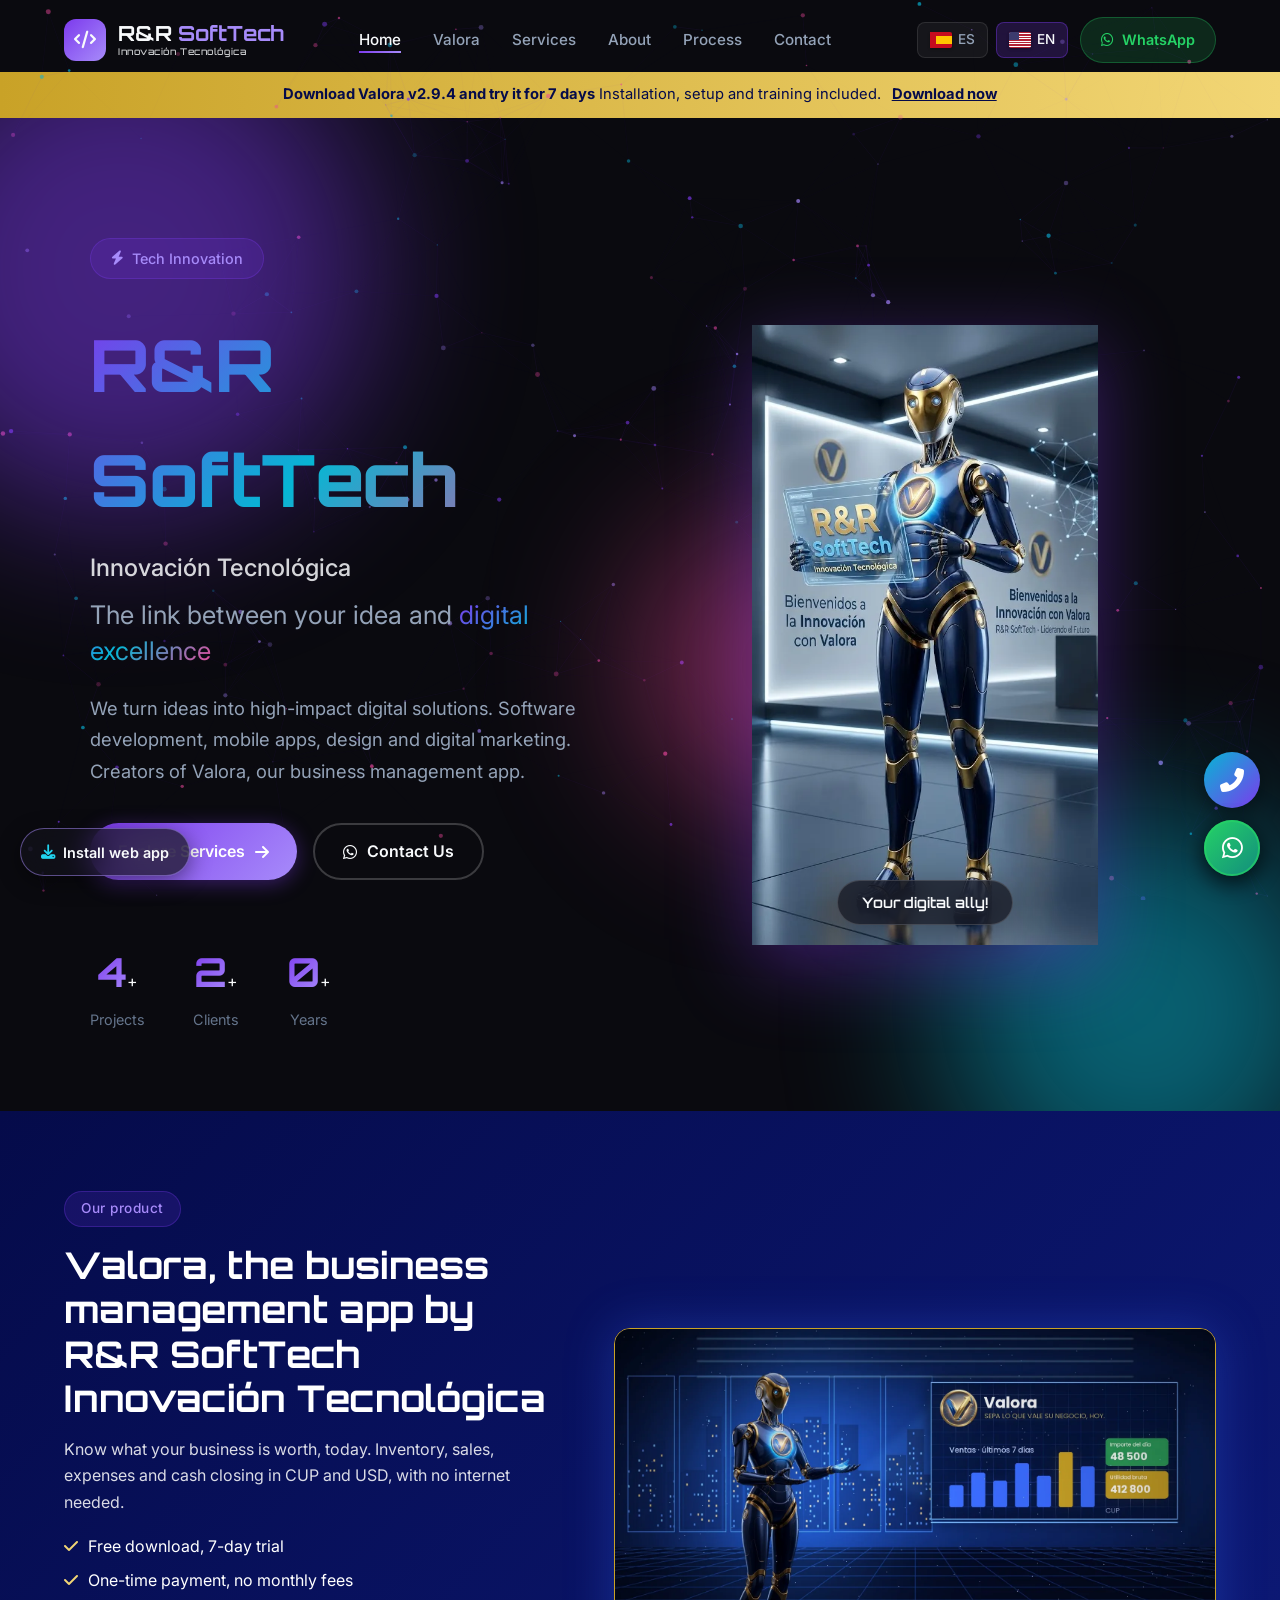
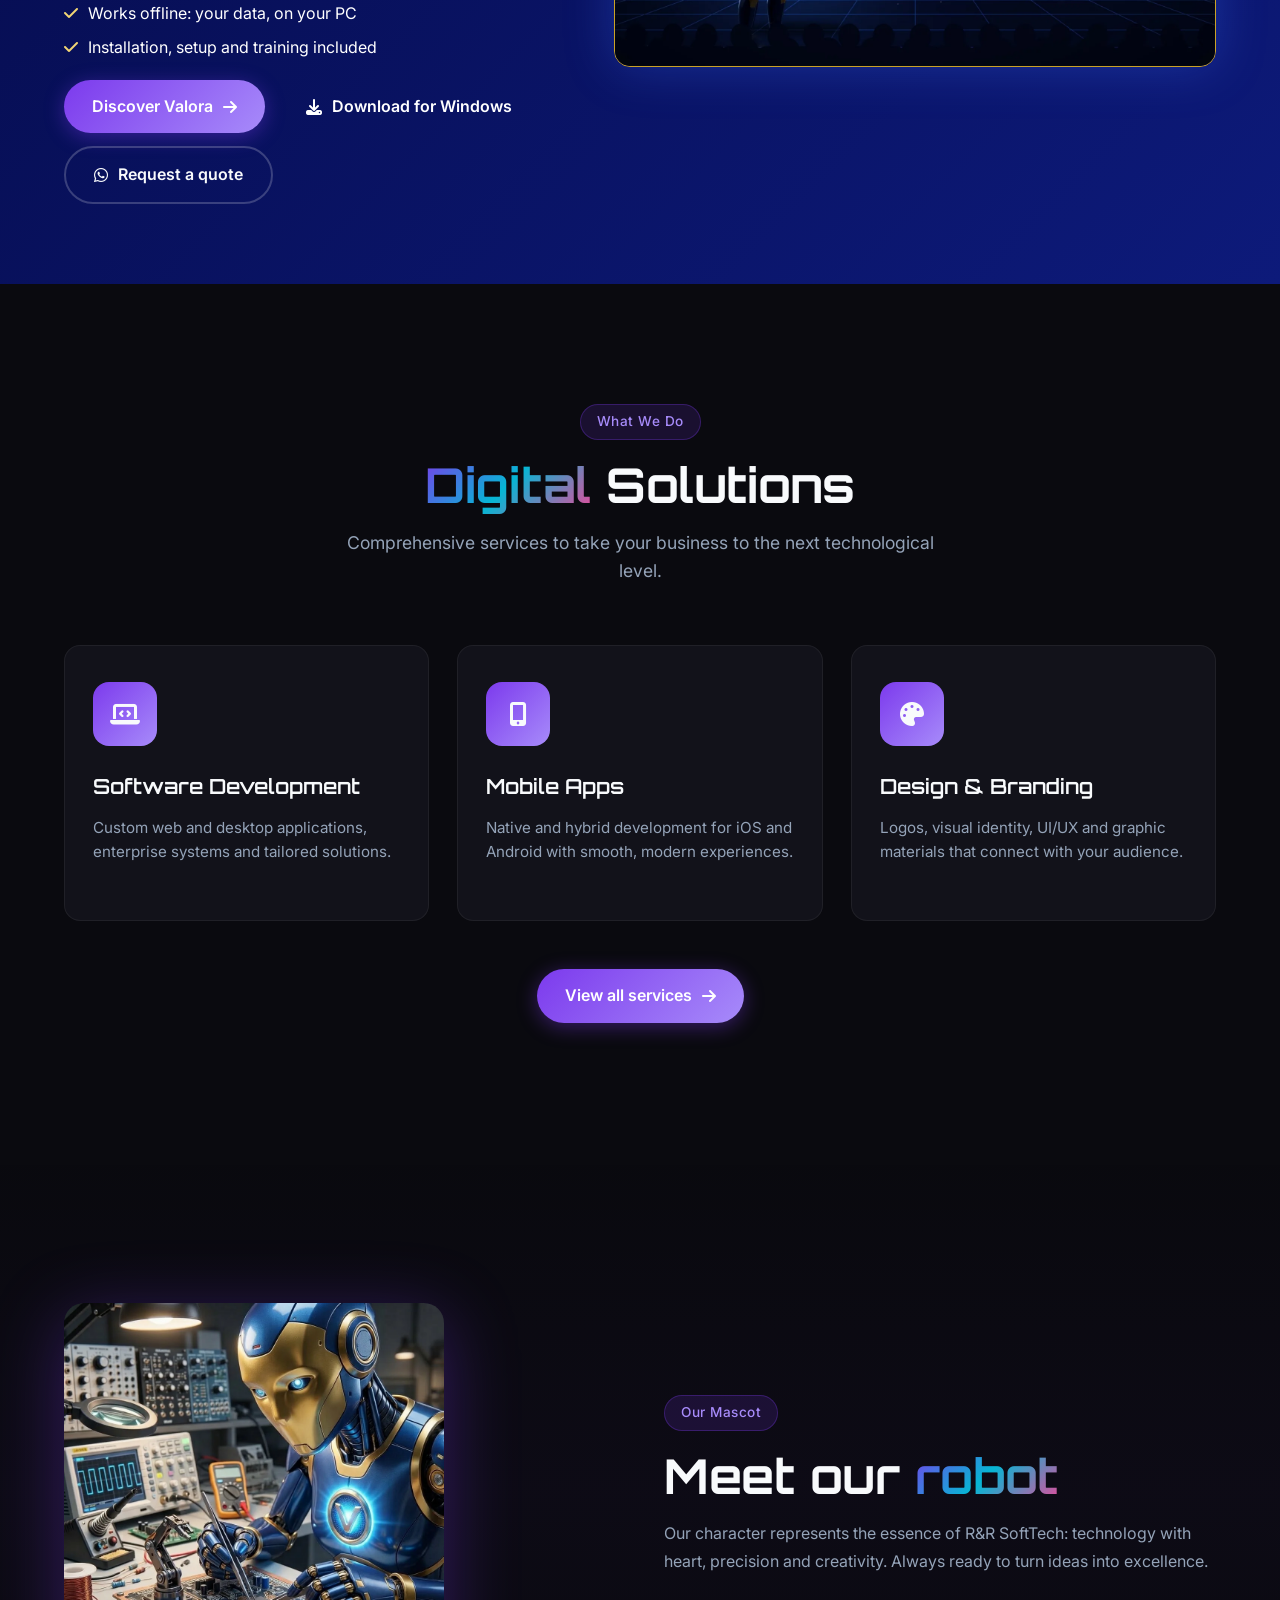
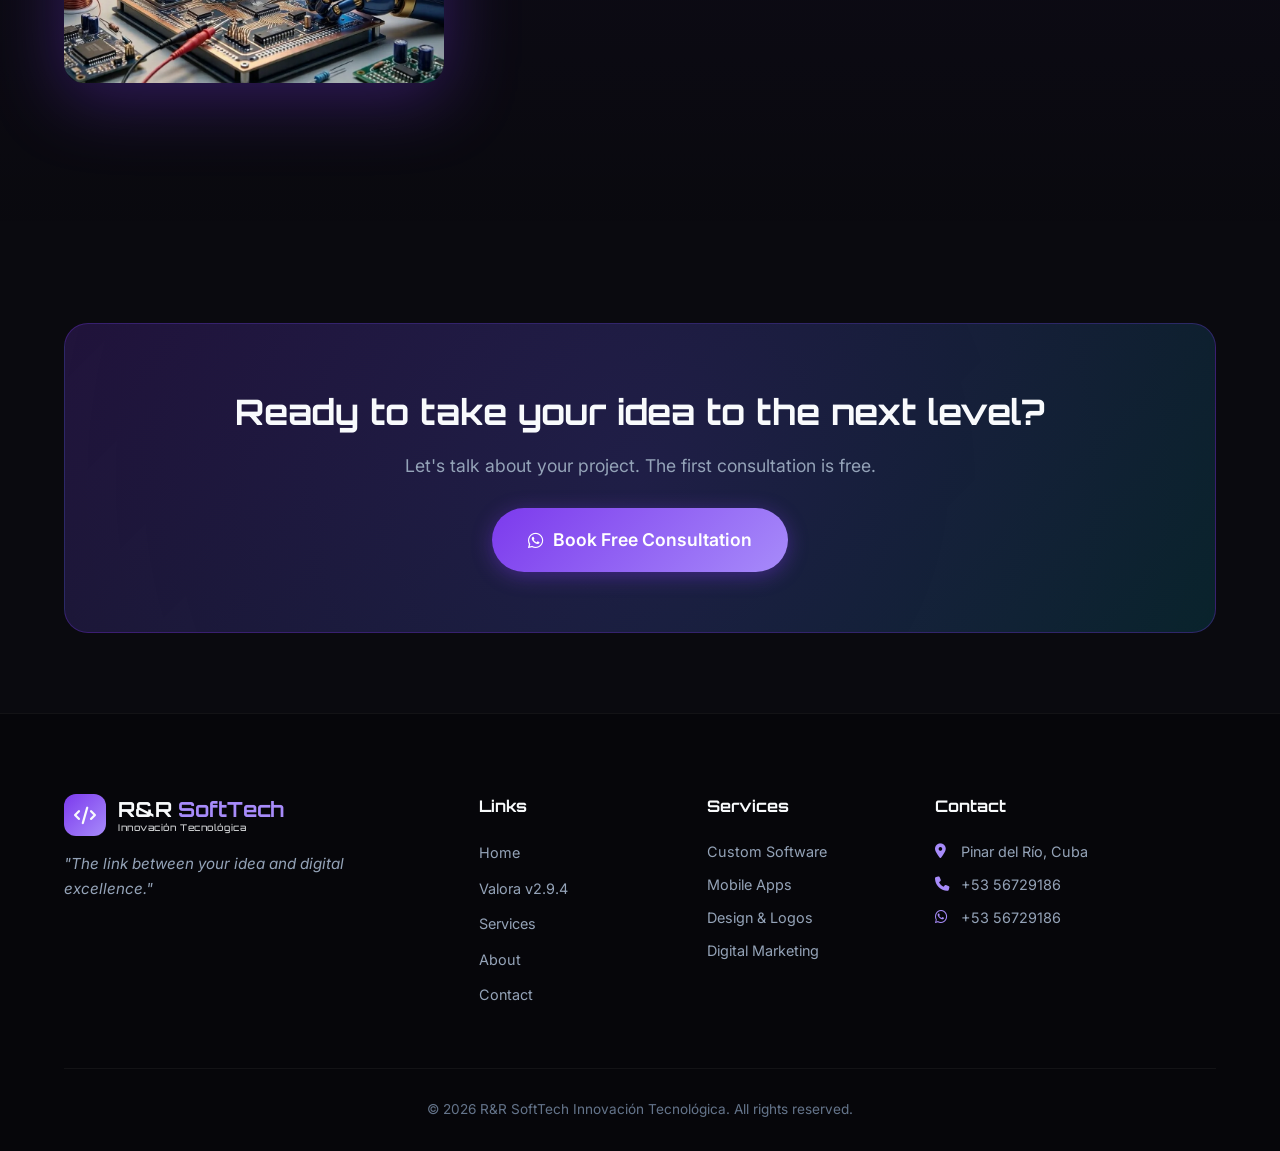
==== commit 212c5f54: "rt5yh7mk,l" ====
--- a/en/index.html
+++ b/en/index.html
@@ -5,6 +5,10 @@
     <meta name="viewport" content="width=device-width, initial-scale=1.0">
     <meta name="description" content="R&R SoftTech Innovación Tecnológica — creators of Valora, the business management app (v2.9.4). The link between your idea and digital excellence. Software development, mobile apps, design and digital marketing in Pinar del Río, Cuba.">
     <title>R&R SoftTech Innovación Tecnológica | Digital Excellence</title>
+    <link rel="canonical" href="https://losramosdelrey.github.io/R-R-SoftTech/en/index.html">
+    <link rel="alternate" hreflang="es" href="https://losramosdelrey.github.io/R-R-SoftTech/"><link rel="alternate" hreflang="en" href="https://losramosdelrey.github.io/R-R-SoftTech/en/index.html"><link rel="alternate" hreflang="x-default" href="https://losramosdelrey.github.io/R-R-SoftTech/">
+    <meta property="og:type" content="website"><meta property="og:site_name" content="R&amp;R SoftTech"><meta property="og:title" content="R&amp;R SoftTech Innovación Tecnológica | Digital Excellence"><meta property="og:description" content="Makers of Valora: free download and 7-day trial of the inventory, sales and cash-closing app for Windows. Software, mobile apps and digital marketing in Pinar del Río, Cuba."><meta property="og:url" content="https://losramosdelrey.github.io/R-R-SoftTech/en/index.html"><meta property="og:locale" content="en_US">
+    <meta property="og:image" content="https://losramosdelrey.github.io/R-R-SoftTech/assets/valora-splash-brand.jpg"><meta property="og:image:width" content="1280"><meta property="og:image:height" content="673"><meta name="twitter:card" content="summary_large_image">
     <link rel="preconnect" href="https://fonts.googleapis.com">
     <link rel="preconnect" href="https://fonts.gstatic.com" crossorigin>
     <link href="https://fonts.googleapis.com/css2?family=Orbitron:wght@400;500;600;700;800;900&family=Inter:wght@300;400;500;600;700&display=swap" rel="stylesheet">
@@ -35,13 +39,13 @@
                     <a href="../index.html" aria-label="Español" class="lang-btn"><span class="flag-es"></span> <span class="lang-code">ES</span></a>
                     <a href="index.html" aria-label="English" class="lang-btn active"><span class="flag-us"></span> <span class="lang-code">EN</span></a>
                 </div>
-                <a href="https://wa.me/5356729186" target="_blank" class="nav-cta"><i class="fab fa-whatsapp"></i> WhatsApp</a>
+                <a href="https://wa.me/5356729186" target="_blank" rel="noopener" class="nav-cta"><i class="fab fa-whatsapp"></i> WhatsApp</a>
             </div>
             <button class="hamburger" id="hamburger" aria-label="Menu"><span></span><span></span><span></span></button>
         </div>
     </nav>
 
-    <a class="vp-ribbon" href="valora.html"><strong>Valora v2.9.4 on promotion</strong> One-time payment, installation and training included. <u>See the offer</u></a>
+    <a class="vp-ribbon" href="valora.html#descargar"><strong>Download Valora v2.9.4 and try it for 7 days</strong> Installation, setup and training included. <u>Download now</u></a>
     <section class="hero">
         <div class="hero-bg">
             <div class="gradient-orb orb-1"></div>
@@ -61,7 +65,7 @@
                 </p>
                 <div class="hero-buttons" data-aos="fade-up" data-aos-delay="300">
                     <a href="services.html" class="btn btn-primary"><span>Explore Services</span><i class="fas fa-arrow-right"></i></a>
-                    <a href="https://wa.me/5356729186" target="_blank" class="btn btn-secondary"><i class="fab fa-whatsapp"></i><span>Contact Us</span></a>
+                    <a href="https://wa.me/5356729186" target="_blank" rel="noopener" class="btn btn-secondary"><i class="fab fa-whatsapp"></i><span>Contact Us</span></a>
                 </div>
                 <div class="hero-stats" data-aos="fade-up" data-aos-delay="400">
                     <div class="stat"><span class="stat-number" data-count="50">0</span>+<span class="stat-label">Projects</span></div>
@@ -82,8 +86,8 @@
                 <span class="section-tag">Our product</span>
                 <h2 class="section-title">Valora, the business management app by R&amp;R SoftTech Innovación Tecnológica</h2>
                 <p>Know what your business is worth, today. Inventory, sales, expenses and cash closing in CUP and USD, with no internet needed.</p>
-                <ul class="prod-points"><li><i class="fas fa-check"></i> One-time payment, no monthly fees</li><li><i class="fas fa-check"></i> Works offline: your data, on your PC</li><li><i class="fas fa-check"></i> Installation, setup and training included</li></ul>
-                <div class="prod-actions"><a href="valora.html" class="btn btn-primary"><span>Discover Valora</span><i class="fas fa-arrow-right"></i></a><a href="https://wa.me/5356729186?text=Hello%2C%20I%20would%20like%20a%20quote%20for%20Valora%20v2.9.4" target="_blank" rel="noopener" class="btn btn-secondary"><i class="fab fa-whatsapp"></i><span>Request a quote</span></a></div>
+                <ul class="prod-points"><li><i class="fas fa-check"></i> Free download, 7-day trial</li><li><i class="fas fa-check"></i> One-time payment, no monthly fees</li><li><i class="fas fa-check"></i> Works offline: your data, on your PC</li><li><i class="fas fa-check"></i> Installation, setup and training included</li></ul>
+                <div class="prod-actions"><a href="valora.html" class="btn btn-primary"><span>Discover Valora</span><i class="fas fa-arrow-right"></i></a><a href="valora.html#descargar" class="btn btn-gold"><i class="fas fa-download"></i><span>Download for Windows</span></a><a href="https://wa.me/5356729186?text=Hello%2C%20I%20would%20like%20a%20quote%20for%20Valora%20v2.9.4" target="_blank" rel="noopener" class="btn btn-secondary"><i class="fab fa-whatsapp"></i><span>Request a quote</span></a></div>
             </div>
             <figure class="prod-fig" data-aos="fade-left"><img src="../assets/valora-escenario.webp" alt="Valora presents the sales and profit of the business" loading="lazy"></figure>
         </div>
@@ -142,7 +146,7 @@
             <div class="cta-content" data-aos="zoom-in">
                 <h2>Ready to take your idea to the next level?</h2>
                 <p>Let's talk about your project. The first consultation is free.</p>
-                <a href="https://wa.me/5356729186" target="_blank" class="btn btn-primary btn-large"><i class="fab fa-whatsapp"></i><span>Book Free Consultation</span></a>
+                <a href="https://wa.me/5356729186" target="_blank" rel="noopener" class="btn btn-primary btn-large"><i class="fab fa-whatsapp"></i><span>Book Free Consultation</span></a>
             </div>
         </div>
     </section>
@@ -165,7 +169,7 @@
         <a href="tel:+5356729186" class="fab fab-call" aria-label="Call now" title="Call now"><i class="fas fa-phone-alt"></i></a>
         <a href="https://wa.me/5356729186?text=Hello%20R%26R%20SoftTech" target="_blank" rel="noopener" class="fab fab-whatsapp" aria-label="Chat on WhatsApp" title="Chat on WhatsApp"><i class="fab fa-whatsapp"></i></a>
     </div>
-    <button class="install-btn" id="install-btn" type="button"><i class="fas fa-download"></i> <span>Download app</span></button>
+    <button class="install-btn" id="install-btn" type="button" title="Install this website on your device as an app"><i class="fas fa-download"></i> <span>Install web app</span></button>
 
     <button class="back-to-top" id="back-to-top"><i class="fas fa-chevron-up"></i></button>
     <script src="https://unpkg.com/aos@2.3.1/dist/aos.js"></script>
--- a/css/styles.css
+++ b/css/styles.css
@@ -1830,7 +1830,7 @@
     z-index: 998;
 }
 
-.fab {
+.fab-group .fab {
     position: relative;
     width: 56px;
     height: 56px;
@@ -1844,11 +1844,11 @@
     transition: var(--transition);
 }
 
-.fab:hover {
+.fab-group .fab:hover {
     transform: translateY(-4px) scale(1.06);
 }
 
-.fab:focus-visible,
+.fab-group .fab:focus-visible,
 .install-btn:focus-visible {
     outline: 3px solid #fff;
     outline-offset: 3px;
@@ -1971,7 +1971,7 @@
         bottom: calc(18px + env(safe-area-inset-bottom, 0px));
     }
 
-    .fab {
+    .fab-group .fab {
         width: 52px;
         height: 52px;
         font-size: 1.35rem;
